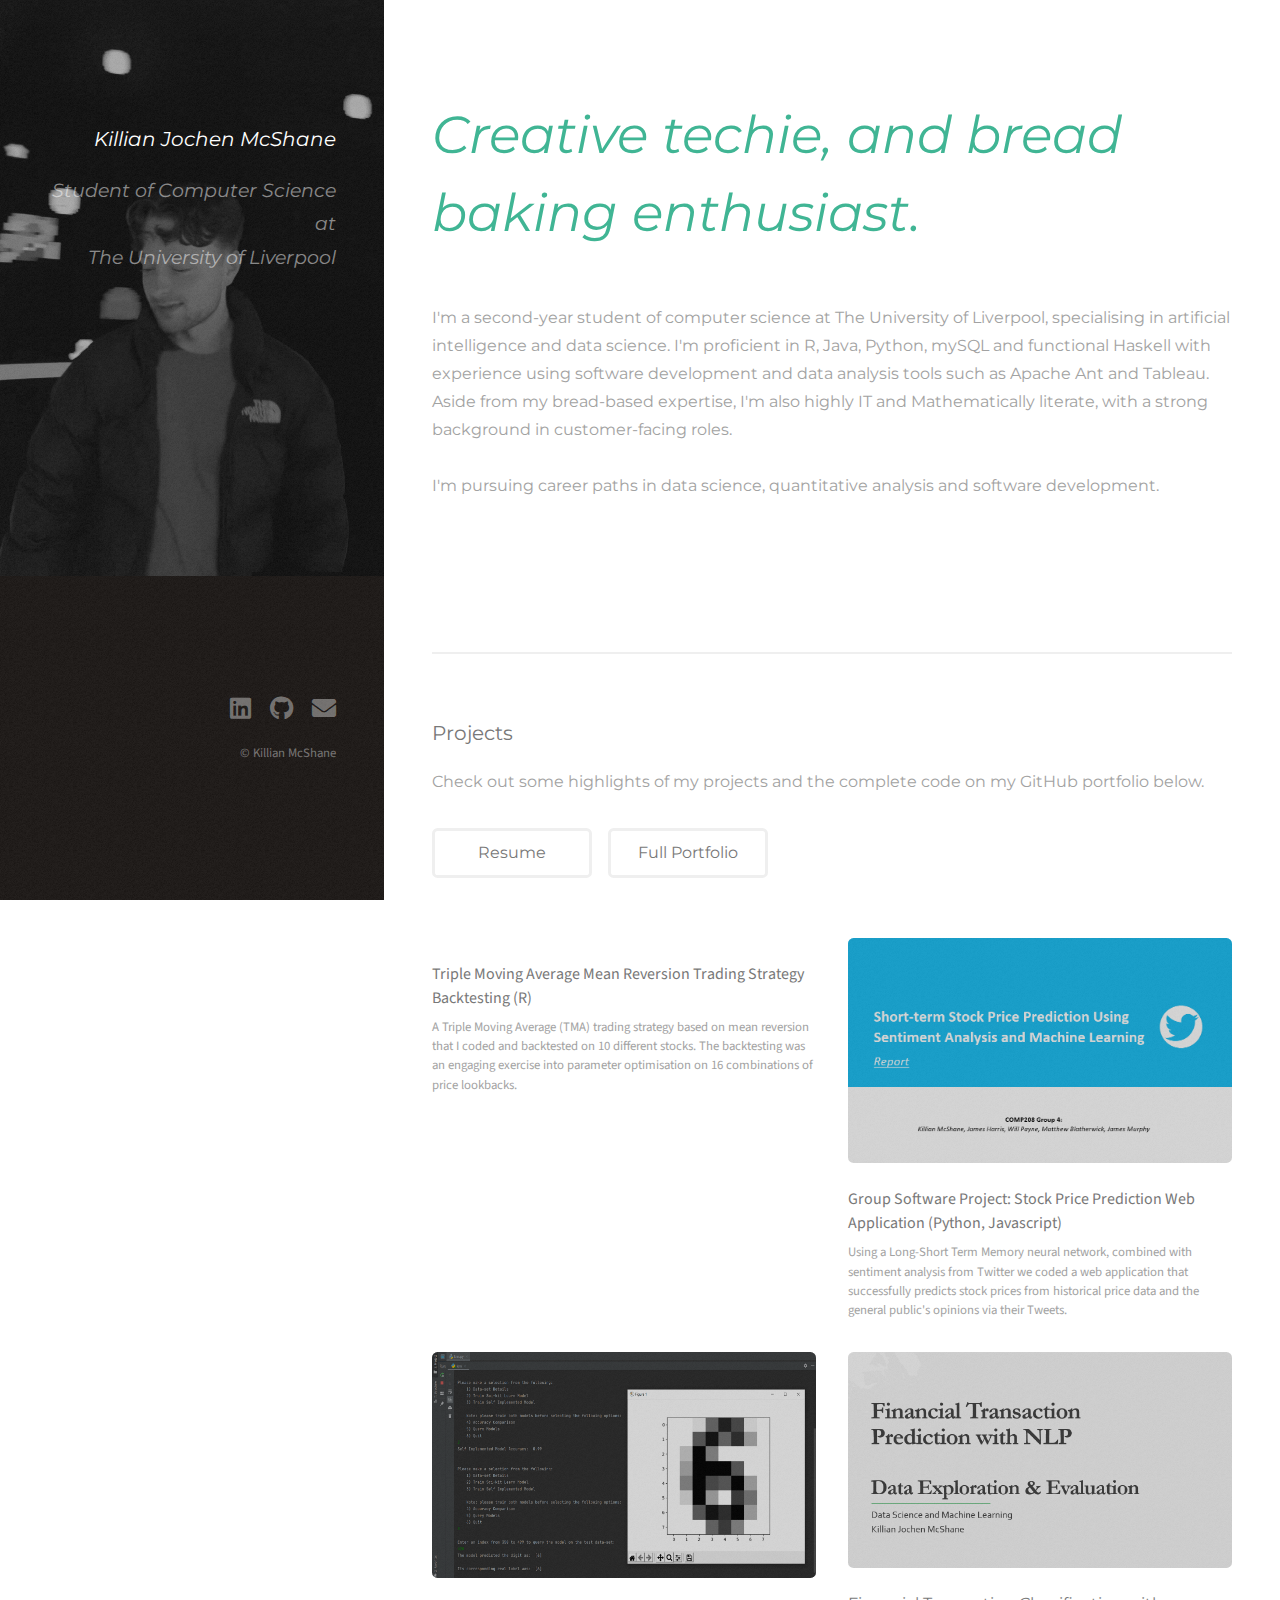
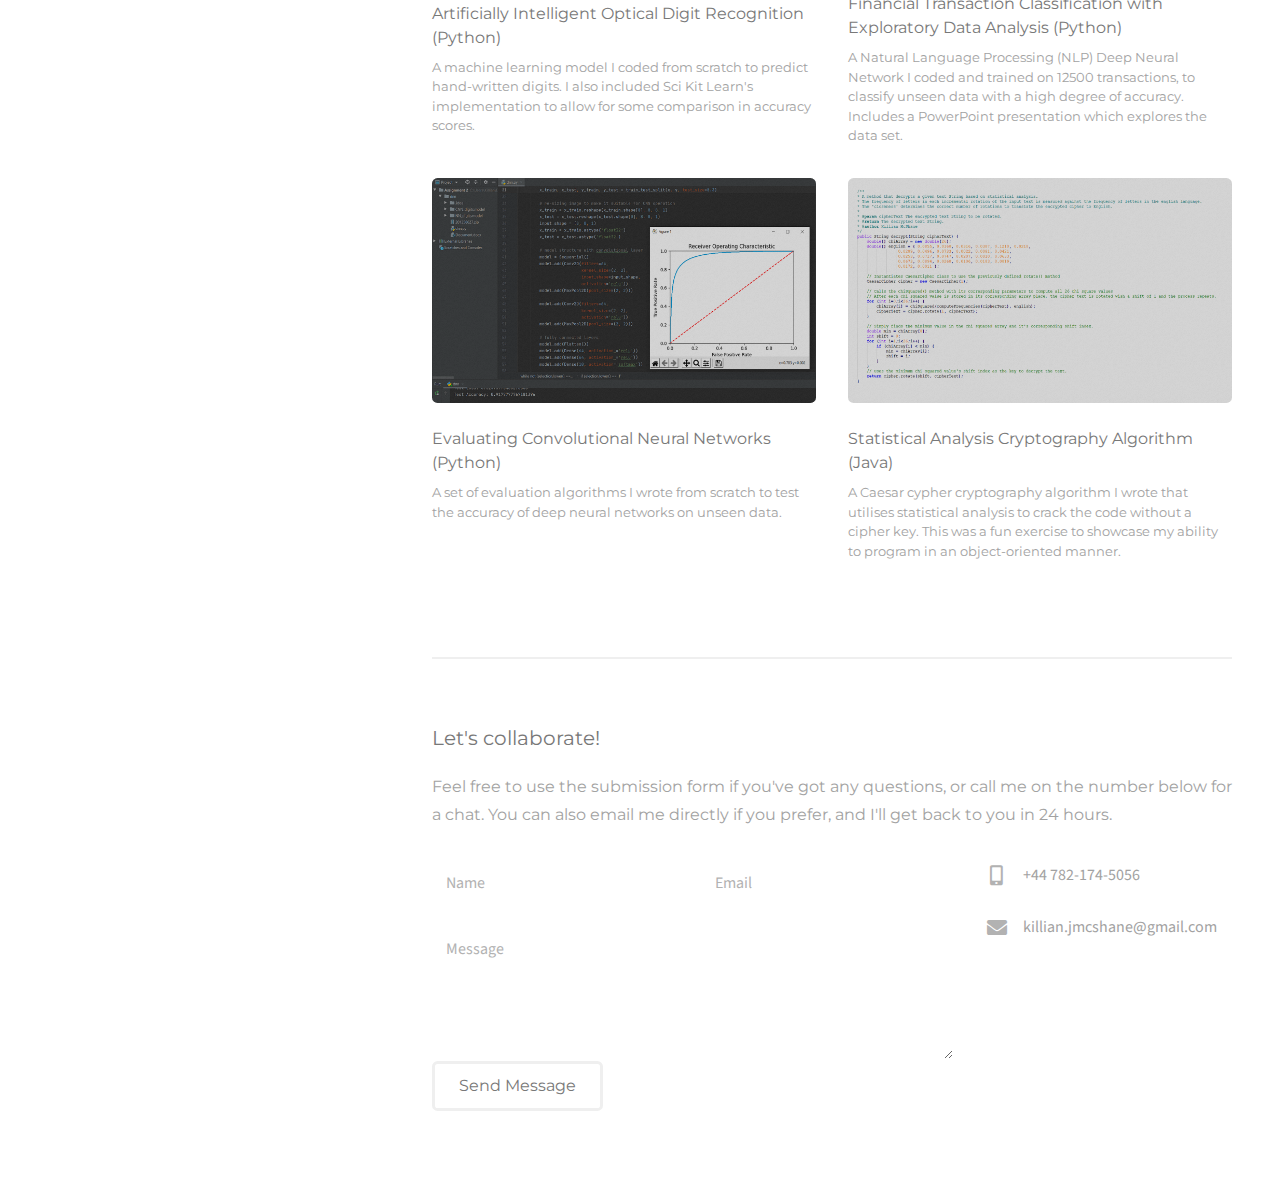
==== index.html @ e8843696 "Add files via upload" ====
<!DOCTYPE HTML>
<!--
	Strata by HTML5 UP
	html5up.net | @ajlkn
	Free for personal and commercial use under the CCA 3.0 license (html5up.net/license)
-->
<html>
	<head>
		<title>Killian McShane | Portfolio</title>
		<meta charset="utf-8" />
		<meta name="viewport" content="width=device-width, initial-scale=1, user-scalable=no" />
		<link rel="stylesheet" href="assets/css/main.css" />
		<link rel="preconnect" href="https://fonts.gstatic.com">
		<link href="https://fonts.googleapis.com/css2?family=Montserrat:ital,wght@1,200&display=swap" rel="stylesheet">
		<style>
			h6 {
				font-family: 'Montserrat', 'Century Gothic';
				font-style: italic;
			}
		</style>

	</head>
	<body class="is-preload">

		<!-- Header -->
			<header id="header">
				<div class="inner">

					<br />
					<!-- <a href="#" class="image avatar"><img src="images/avatar.jpeg" alt="" /></a>  -->
					<h6 style="font-size:20px;"><strong>Killian Jochen McShane</strong></h6>
						<h1 style="font-family:Montserrat;font-size:19px;font-style:italic;">Student of Computer Science at<br />
					The University of Liverpool</h1>
				</div>
			</header>

		<!-- Main -->
			<div id="main">

				<!-- One -->
					<section id="one">
						<header class="major">
							<h6 style="font-style:italic;color:#40B594">Creative techie, and bread <br />baking enthusiast. </h6>
						</header>
						<p style="font-family:Montserrat;font-size:16px;"> I'm a second-year student of computer science at The University of Liverpool, specialising in artificial intelligence and data science. 
							I'm proficient in R, Java, Python, mySQL and functional Haskell with experience using software development and data analysis tools such as Apache Ant and Tableau. Aside from my bread-based expertise, I'm also highly IT and Mathematically literate, 
							with a strong background in customer-facing roles. <br /><br/>I'm pursuing career paths in data science, quantitative analysis and software development.</p>
						<br />
						<br />
					</section>
				<!-- Two -->
					<section id="two">
						<h2 style="font-family:Montserrat;font-size:20px;">Projects</h2>
						<p style="font-family:Montserrat;font-size:16px;">Check out some highlights of my projects and the complete code on my GitHub portfolio below.<br></p>
						<nav>
						<ul class="actions">
							<li><a href="resume.html" class="button" style="font-family:Montserrat;font-size:16px;">Resume</a></li>
							<li><a href="https://github.com/killianmcshane" class="button" style="font-family:Montserrat;font-size:16px;">Full Portfolio</a></li>
						</ul>
						</nav>
						<br />
						<div class="row">
							<article class="col-6 col-12-xsmall work-item">
								<a href="images/fulls/05.gif" class="image fit thumb"><img src="images/thumbs/05.gif" alt="" /></a>
								<h3>Triple Moving Average Mean Reversion Trading Strategy Backtesting (R)</h3>
								<p>A Triple Moving Average (TMA) trading strategy based on mean reversion that I coded and backtested on 10 different stocks. The backtesting was an engaging exercise into parameter optimisation on 16 combinations of price lookbacks.</p>
							</article>
							<article class="col-6 col-12-xsmall work-item">
								<a href="images/fulls/06.gif" class="image fit thumb"><img src="images/thumbs/06.png" alt="" /></a>
								<h3>Group Software Project: Stock Price Prediction Web Application (Python, Javascript)</h3>
								<p>Using a Long-Short Term Memory neural network, combined with sentiment analysis from Twitter we coded a web application that successfully predicts stock prices from historical price data and the general public's opinions via their Tweets.</p>
							</article>
							<article class="col-6 col-12-xsmall work-item">
								<a href="images/fulls/01.png" class="image fit thumb"><img src="images/thumbs/01.png" alt="" /></a>
								<h3 style="font-family:Montserrat;font-size:16px;">Artificially Intelligent Optical Digit Recognition (Python)</h3>
								<p style="font-family:Montserrat;font-size:13px;">A machine learning model I coded from scratch to predict hand-written digits. I also included Sci Kit Learn's implementation to allow for some comparison in accuracy scores.</p>
							</article>
							<article class="col-6 col-12-xsmall work-item">
								<a href="images/fulls/02.gif" class="image fit thumb"><img src="images/thumbs/02.gif" alt="" /></a>
								<h3 style="font-family:Montserrat;font-size:16px;">Financial Transaction Classification with Exploratory Data Analysis (Python)</h3>
								<p style="font-family:Montserrat;font-size:13px;">A Natural Language Processing (NLP) Deep Neural Network I coded and trained on 12500 transactions, to classify unseen data with a high degree of accuracy. Includes a PowerPoint presentation which explores the data set.</p>
							</article>
							<article class="col-6 col-12-xsmall work-item">
								<a href="images/fulls/03.png" class="image fit thumb"><img src="images/thumbs/03.png" alt="" /></a>
								<h3 style="font-family:Montserrat;font-size:16px;">Evaluating Convolutional Neural Networks (Python)</h3>
								<p style="font-family:Montserrat;font-size:13px;">A set of evaluation algorithms I wrote from scratch to test the accuracy of deep neural networks on unseen data.</p>
							</article>
							<article class="col-6 col-12-xsmall work-item">
								<a href="images/fulls/02.png" class="image fit thumb"><img src="images/thumbs/02.png" alt="" /></a>
								<h3 style="font-family:Montserrat;font-size:16px;">Statistical Analysis Cryptography Algorithm (Java)</h3>
								<p style="font-family:Montserrat;font-size:13px;">A Caesar cypher cryptography algorithm I wrote that utilises statistical analysis to crack the code without a cipher key. This was a fun exercise to showcase my ability to program in an object-oriented manner.</p>
							</article>
						</div>


					</section>

				<!-- Three -->
				<section id="three">
					<h2 style="font-family:Montserrat;font-size:20px;">Let's collaborate!</h2>
					<p style="font-family:Montserrat;font-size:16px;">Feel free to use the submission form if you've got any questions, or call me on the number below for a chat. You can also email me directly if you prefer, and I'll get back to you in 24 hours.</p>
					<div class="row">
						<div class="col-8 col-12-small">
							<form action="https://smartforms.dev/submit/5fcfa9e5b81854118fd3ef87" method="POST">
								<div class="row gtr-uniform gtr-50">
									<div class="col-6 col-12-xsmall"><input type="text" name="name" id="name" placeholder="Name" /></div>
									<div class="col-6 col-12-xsmall"><input type="email" name="email" id="email" placeholder="Email" /></div>
									<div class="col-12"><textarea name="message" id="message" placeholder="Message" rows="4"></textarea></div>
								</div>
							<ul class="actions">
								<li><input type="submit" value="Send Message" style="font-family:Montserrat;font-size:16px;"/></li>
								<br/>
							</ul>
						</form>
						</div>
						<div class="col-4 col-12-small">
							<ul class="labeled-icons">
								<li>
									<h3 class="icon solid fa-mobile-alt"><span class="label">Phone</span></h3>
									+44 782-174-5056
								</li>
								<li>
									<h3 class="icon solid fa-envelope"><span class="label">Email</span></h3>
									<a href=""></a>killian.jmcshane@gmail.com</a>
								</li>
							</ul>
						</div>
					</div>
				</section>				
				<!-- Four -->
				<!--
					<section id="four">
						<h2>Elements</h2>

						<section>
							<h4>Text</h4>
							<p>This is <b>bold</b> and this is <strong>strong</strong>. This is <i>italic</i> and this is <em>emphasized</em>.
							This is <sup>superscript</sup> text and this is <sub>subscript</sub> text.
							This is <u>underlined</u> and this is code: <code>for (;;) { ... }</code>. Finally, <a href="#">this is a link</a>.</p>
							<hr />
							<header>
								<h4>Heading with a Subtitle</h4>
								<p>Lorem ipsum dolor sit amet nullam id egestas urna aliquam</p>
							</header>
							<p>Nunc lacinia ante nunc ac lobortis. Interdum adipiscing gravida odio porttitor sem non mi integer non faucibus ornare mi ut ante amet placerat aliquet. Volutpat eu sed ante lacinia sapien lorem accumsan varius montes viverra nibh in adipiscing blandit tempus accumsan.</p>
							<header>
								<h5>Heading with a Subtitle</h5>
								<p>Lorem ipsum dolor sit amet nullam id egestas urna aliquam</p>
							</header>
							<p>Nunc lacinia ante nunc ac lobortis. Interdum adipiscing gravida odio porttitor sem non mi integer non faucibus ornare mi ut ante amet placerat aliquet. Volutpat eu sed ante lacinia sapien lorem accumsan varius montes viverra nibh in adipiscing blandit tempus accumsan.</p>
							<hr />
							<h2>Heading Level 2</h2>
							<h3>Heading Level 3</h3>
							<h4>Heading Level 4</h4>
							<h5>Heading Level 5</h5>
							<h6>Heading Level 6</h6>
							<hr />
							<h5>Blockquote</h5>
							<blockquote>Fringilla nisl. Donec accumsan interdum nisi, quis tincidunt felis sagittis eget tempus euismod. Vestibulum ante ipsum primis in faucibus vestibulum. Blandit adipiscing eu felis iaculis volutpat ac adipiscing accumsan faucibus. Vestibulum ante ipsum primis in faucibus lorem ipsum dolor sit amet nullam adipiscing eu felis.</blockquote>
							<h5>Preformatted</h5>
							<pre><code>i = 0;

while (!deck.isInOrder()) {
print 'Iteration ' + i;
deck.shuffle();
i++;
}

print 'It took ' + i + ' iterations to sort the deck.';</code></pre>
						</section>

						<section>
							<h4>Lists</h4>
							<div class="row">
								<div class="col-6 col-12-xsmall">
									<h5>Unordered</h5>
									<ul>
										<li>Dolor pulvinar etiam magna etiam.</li>
										<li>Sagittis adipiscing lorem eleifend.</li>
										<li>Felis enim feugiat dolore viverra.</li>
									</ul>
									<h5>Alternate</h5>
									<ul class="alt">
										<li>Dolor pulvinar etiam magna etiam.</li>
										<li>Sagittis adipiscing lorem eleifend.</li>
										<li>Felis enim feugiat dolore viverra.</li>
									</ul>
								</div>
								<div class="col-6 col-12-xsmall">
									<h5>Ordered</h5>
									<ol>
										<li>Dolor pulvinar etiam magna etiam.</li>
										<li>Etiam vel felis at lorem sed viverra.</li>
										<li>Felis enim feugiat dolore viverra.</li>
										<li>Dolor pulvinar etiam magna etiam.</li>
										<li>Etiam vel felis at lorem sed viverra.</li>
										<li>Felis enim feugiat dolore viverra.</li>
									</ol>
									<h5>Icons</h5>
									<ul class="icons">
										<li><a href="#" class="icon brands fa-twitter"><span class="label">Twitter</span></a></li>
										<li><a href="#" class="icon brands fa-facebook-f"><span class="label">Facebook</span></a></li>
										<li><a href="#" class="icon brands fa-instagram"><span class="label">Instagram</span></a></li>
										<li><a href="#" class="icon brands fa-github"><span class="label">Github</span></a></li>
										<li><a href="#" class="icon brands fa-dribbble"><span class="label">Dribbble</span></a></li>
										<li><a href="#" class="icon brands fa-tumblr"><span class="label">Tumblr</span></a></li>
									</ul>
								</div>
							</div>
							<h5>Actions</h5>
							<ul class="actions">
								<li><a href="#" class="button primary">Default</a></li>
								<li><a href="#" class="button">Default</a></li>
							</ul>
							<ul class="actions small">
								<li><a href="#" class="button primary small">Small</a></li>
								<li><a href="#" class="button small">Small</a></li>
							</ul>
							<div class="row">
								<div class="col-6 col-12-small">
									<ul class="actions stacked">
										<li><a href="#" class="button primary">Default</a></li>
										<li><a href="#" class="button">Default</a></li>
									</ul>
								</div>
								<div class="col-6 col-12-small">
									<ul class="actions stacked">
										<li><a href="#" class="button primary small">Small</a></li>
										<li><a href="#" class="button small">Small</a></li>
									</ul>
								</div>
								<div class="col-6 col-12-small">
									<ul class="actions stacked">
										<li><a href="#" class="button primary fit">Default</a></li>
										<li><a href="#" class="button fit">Default</a></li>
									</ul>
								</div>
								<div class="col-6 col-12-small">
									<ul class="actions stacked">
										<li><a href="#" class="button primary small fit">Small</a></li>
										<li><a href="#" class="button small fit">Small</a></li>
									</ul>
								</div>
							</div>
						</section>

						<section>
							<h4>Table</h4>
							<h5>Default</h5>
							<div class="table-wrapper">
								<table>
									<thead>
										<tr>
											<th>Name</th>
											<th>Description</th>
											<th>Price</th>
										</tr>
									</thead>
									<tbody>
										<tr>
											<td>Item One</td>
											<td>Ante turpis integer aliquet porttitor.</td>
											<td>29.99</td>
										</tr>
										<tr>
											<td>Item Two</td>
											<td>Vis ac commodo adipiscing arcu aliquet.</td>
											<td>19.99</td>
										</tr>
										<tr>
											<td>Item Three</td>
											<td> Morbi faucibus arcu accumsan lorem.</td>
											<td>29.99</td>
										</tr>
										<tr>
											<td>Item Four</td>
											<td>Vitae integer tempus condimentum.</td>
											<td>19.99</td>
										</tr>
										<tr>
											<td>Item Five</td>
											<td>Ante turpis integer aliquet porttitor.</td>
											<td>29.99</td>
										</tr>
									</tbody>
									<tfoot>
										<tr>
											<td colspan="2"></td>
											<td>100.00</td>
										</tr>
									</tfoot>
								</table>
							</div>

							<h5>Alternate</h5>
							<div class="table-wrapper">
								<table class="alt">
									<thead>
										<tr>
											<th>Name</th>
											<th>Description</th>
											<th>Price</th>
										</tr>
									</thead>
									<tbody>
										<tr>
											<td>Item One</td>
											<td>Ante turpis integer aliquet porttitor.</td>
											<td>29.99</td>
										</tr>
										<tr>
											<td>Item Two</td>
											<td>Vis ac commodo adipiscing arcu aliquet.</td>
											<td>19.99</td>
										</tr>
										<tr>
											<td>Item Three</td>
											<td> Morbi faucibus arcu accumsan lorem.</td>
											<td>29.99</td>
										</tr>
										<tr>
											<td>Item Four</td>
											<td>Vitae integer tempus condimentum.</td>
											<td>19.99</td>
										</tr>
										<tr>
											<td>Item Five</td>
											<td>Ante turpis integer aliquet porttitor.</td>
											<td>29.99</td>
										</tr>
									</tbody>
									<tfoot>
										<tr>
											<td colspan="2"></td>
											<td>100.00</td>
										</tr>
									</tfoot>
								</table>
							</div>
						</section>
					
						<section>
							<h4>Buttons</h4>
							

							<ul class="actions">
								<li><a href="#" class="button primary">Primary</a></li>
								<li><a href="#" class="button">Default</a></li>
							</ul>
							<ul class="actions">
								<li><a href="#" class="button large">Large</a></li>
								<li><a href="#" class="button">Default</a></li>
								<li><a href="#" class="button small">Small</a></li>
							</ul>
							<ul class="actions fit">
								<li><a href="#" class="button primary fit">Fit</a></li>
								<li><a href="#" class="button fit">Fit</a></li>
							</ul>
							<ul class="actions fit small">
								<li><a href="#" class="button primary fit small">Fit + Small</a></li>
								<li><a href="#" class="button fit small">Fit + Small</a></li>
							</ul>
							<ul class="actions">
								<li><a href="#" class="button primary icon solid fa-download">Icon</a></li>
								<li><a href="#" class="button icon solid fa-download">Icon</a></li>
							</ul>
							<ul class="actions">
								<li><span class="button primary disabled">Primary</span></li>
								<li><span class="button disabled">Default</span></li>
							</ul>
						</section>
					
						<section>
							<h4>Form</h4>
							<form method="post" action="#">
								<div class="row gtr-uniform gtr-50">
									<div class="col-6 col-12-xsmall">
										<input type="text" name="demo-name" id="demo-name" value="" placeholder="Name" />
									</div>
									<div class="col-6 col-12-xsmall">
										<input type="email" name="demo-email" id="demo-email" value="" placeholder="Email" />
									</div>
									
									<div class="col-12">
										<select name="demo-category" id="demo-category">
											<option value="">- Category -</option>
											<option value="1">Manufacturing</option>
											<option value="1">Shipping</option>
											<option value="1">Administration</option>
											<option value="1">Human Resources</option>
										</select>
									</div>
									<div class="col-4 col-12-small">
										<input type="radio" id="demo-priority-low" name="demo-priority" checked>
										<label for="demo-priority-low">Low Priority</label>
									</div>
									<div class="col-4 col-12-small">
										<input type="radio" id="demo-priority-normal" name="demo-priority">
										<label for="demo-priority-normal">Normal Priority</label>
									</div>
									<div class="col-4 col-12-small">
										<input type="radio" id="demo-priority-high" name="demo-priority">
										<label for="demo-priority-high">High Priority</label>
									</div>
									<div class="col-6 col-12-small">
										<input type="checkbox" id="demo-copy" name="demo-copy">
										<label for="demo-copy">Email me a copy of this message</label>
									</div>
									<div class="col-6 col-12-small">
										<input type="checkbox" id="demo-human" name="demo-human" checked>
										<label for="demo-human">I am a human and not a robot</label>
									</div>
									
									<div class="col-12">
										<textarea name="demo-message" id="demo-message" placeholder="Enter your message" rows="6"></textarea>
									</div>
									
									<div class="col-12">
										<ul class="actions">
											<li><input type="submit" value="Send Message" class="primary" /></li>
											<li><input type="reset" value="Reset" /></li>
										</ul>
									</div>
								</div>
							</form>
						</section>
						
						<section>
							<h4>Image</h4>
							<h5>Fit</h5>
							<div class="box alt">
								<div class="row gtr-50 gtr-uniform">
									<div class="col-12"><span class="image fit"><img src="images/fulls/05.jpg" alt="" /></span></div>
									<div class="col-4"><span class="image fit"><img src="images/thumbs/01.jpg" alt="" /></span></div>
									<div class="col-4"><span class="image fit"><img src="images/thumbs/02.jpg" alt="" /></span></div>
									<div class="col-4"><span class="image fit"><img src="images/thumbs/03.jpg" alt="" /></span></div>
									<div class="col-4"><span class="image fit"><img src="images/thumbs/04.jpg" alt="" /></span></div>
									<div class="col-4"><span class="image fit"><img src="images/thumbs/05.jpg" alt="" /></span></div>
									<div class="col-4"><span class="image fit"><img src="images/thumbs/06.jpg" alt="" /></span></div>
									<div class="col-4"><span class="image fit"><img src="images/thumbs/03.jpg" alt="" /></span></div>
									<div class="col-4"><span class="image fit"><img src="images/thumbs/02.jpg" alt="" /></span></div>
									<div class="col-4"><span class="image fit"><img src="images/thumbs/01.jpg" alt="" /></span></div>
								</div>
							</div>
							<h5>Left &amp; Right</h5>
							<p><span class="image left"><img src="images/avatar.jpg" alt="" /></span>Fringilla nisl. Donec accumsan interdum nisi, quis tincidunt felis sagittis eget. tempus euismod. Vestibulum ante ipsum primis in faucibus vestibulum. Blandit adipiscing eu felis iaculis volutpat ac adipiscing accumsan eu faucibus. Integer ac pellentesque praesent tincidunt felis sagittis eget. tempus euismod. Vestibulum ante ipsum primis in faucibus vestibulum. Blandit adipiscing eu felis iaculis volutpat ac adipiscing accumsan eu faucibus. Integer ac pellentesque praesent. Donec accumsan interdum nisi, quis tincidunt felis sagittis eget. tempus euismod. Vestibulum ante ipsum primis in faucibus vestibulum. Blandit adipiscing eu felis iaculis volutpat ac adipiscing accumsan eu faucibus. Integer ac pellentesque praesent tincidunt felis sagittis eget. tempus euismod. Vestibulum ante ipsum primis in faucibus vestibulum. Blandit adipiscing eu felis iaculis volutpat ac adipiscing accumsan eu faucibus. Integer ac pellentesque praesent.</p>
							<p><span class="image right"><img src="images/avatar.jpg" alt="" /></span>Fringilla nisl. Donec accumsan interdum nisi, quis tincidunt felis sagittis eget. tempus euismod. Vestibulum ante ipsum primis in faucibus vestibulum. Blandit adipiscing eu felis iaculis volutpat ac adipiscing accumsan eu faucibus. Integer ac pellentesque praesent tincidunt felis sagittis eget. tempus euismod. Vestibulum ante ipsum primis in faucibus vestibulum. Blandit adipiscing eu felis iaculis volutpat ac adipiscing accumsan eu faucibus. Integer ac pellentesque praesent. Donec accumsan interdum nisi, quis tincidunt felis sagittis eget. tempus euismod. Vestibulum ante ipsum primis in faucibus vestibulum. Blandit adipiscing eu felis iaculis volutpat ac adipiscing accumsan eu faucibus. Integer ac pellentesque praesent tincidunt felis sagittis eget. tempus euismod. Vestibulum ante ipsum primis in faucibus vestibulum. Blandit adipiscing eu felis iaculis volutpat ac adipiscing accumsan eu faucibus. Integer ac pellentesque praesent.</p>
						</section>

					</section>
				-->

			</div>

		<!-- Footer -->
			<footer id="footer">
				<div class="inner">
					<ul class="icons">
						<li><a href="https://www.linkedin.com/in/killian-mcshane-1a71b3197/" class="icon brands fa-linkedin"><span class="label">linkedin</span></a></li>
						<li><a href="https://github.com/killianmcshane" class="icon brands fa-github"><span class="label">Github</span></a></li>
						<!--<li><a href="#" class="icon solid fa-mobile-alt"><span class="label">Phone</span></a></li>-->
						<li><a href="mailto:killian.jmcshane@gmail.com" class="icon solid fa-envelope"><span class="label">Email</span></a></li>
					</ul>
					<ul class="copyright">
						<li>&copy; Killian McShane</li>
					</ul>
				</div>
				<br />
				<br />
				<br />
			</footer>

		<!-- Scripts -->
		
			
			<script src="assets/js/jquery.min.js"></script>
			<script src="assets/js/jquery.poptrox.min.js"></script>		
			<script src="assets/js/browser.min.js"></script>
			<script src="assets/js/breakpoints.min.js"></script>
			<script src="assets/js/util.js"></script>
			<script src="assets/js/main.js"></script>
			<script type="text/javascript" src="assets/js/jquery.AntiScroll.min.js"></script> 
			<script type="text/javascript">$('nav a').antiScroll();</script>
			
			
	</body>
</html>
---- assets/css/main.css ----
@import url("fontawesome-all.min.css");
@import url("https://fonts.googleapis.com/css?family=Source+Sans+Pro:400,400italic");
@import url('https://fonts.googleapis.com/css2?family=Montserrat:ital,wght@0,400;1,300&display=swap');

/*
	Strata by HTML5 UP
	html5up.net | @ajlkn
	Free for personal and commercial use under the CCA 3.0 license (html5up.net/license)
*/

html, body, div, span, applet, object,
iframe, h1, h2, h3, h4, h5, h6, p, blockquote,
pre, a, abbr, acronym, address, big, cite,
code, del, dfn, em, img, ins, kbd, q, s, samp,
small, strike, strong, sub, sup, tt, var, b,
u, i, center, dl, dt, dd, ol, ul, li, fieldset,
form, label, legend, table, caption, tbody,
tfoot, thead, tr, th, td, article, aside,
canvas, details, embed, figure, figcaption,
footer, header, hgroup, menu, nav, output, ruby,
section, summary, time, mark, audio, video {
	margin: 0;
	padding: 0;
	border: 0;
	font-size: 100%;
	font: inherit;
	vertical-align: baseline;}

article, aside, details, figcaption, figure,
footer, header, hgroup, menu, nav, section {
	display: block;}

body {
	line-height: 1;
}

ol, ul {
	list-style: none;
}

blockquote, q {
	quotes: none;
}

	blockquote:before, blockquote:after, q:before, q:after {
		content: '';
		content: none;
	}

table {
	border-collapse: collapse;
	border-spacing: 0;
}

body {
	-webkit-text-size-adjust: none;
}

mark {
	background-color: transparent;
	color: inherit;
}

input::-moz-focus-inner {
	border: 0;
	padding: 0;
}

input, select, textarea {
	-moz-appearance: none;
	-webkit-appearance: none;
	-ms-appearance: none;
	appearance: none;
}

/* Basic */

	html {
		box-sizing: border-box;
	}

	*, *:before, *:after {
		box-sizing: inherit;
	}

	body {
		background: #fff;
	}

		body.is-preload *, body.is-preload *:before, body.is-preload *:after {
			-moz-animation: none !important;
			-webkit-animation: none !important;
			-ms-animation: none !important;
			animation: none !important;
			-moz-transition: none !important;
			-webkit-transition: none !important;
			-ms-transition: none !important;
			transition: none !important;
		}

	body, input, select, textarea {
		color: #a2a2a2;
		font-family: "Source Sans Pro", Helvetica, sans-serif;
		font-size: 16pt;
		font-weight: 400;
		line-height: 1.75em;
	}

	a {
		-moz-transition: color 0.2s ease-in-out, border-color 0.2s ease-in-out;
		-webkit-transition: color 0.2s ease-in-out, border-color 0.2s ease-in-out;
		-ms-transition: color 0.2s ease-in-out, border-color 0.2s ease-in-out;
		transition: color 0.2s ease-in-out, border-color 0.2s ease-in-out;
		border-bottom: dotted 1px;
		color: #49bf9d;
		text-decoration: none;
	}

		a:hover {
			border-bottom-color: transparent;
			color: #49bf9d !important;
			text-decoration: none;
		}

	strong, b {
		color: #787878;
		font-weight: 400;
	}

	em, i {
		font-style: italic;
	}

	p {
		margin: 0 0 2em 0;
	}

	h1, h2, h3, h4, h5, h6 {
		color: #787878;
		font-weight: 400;
		line-height: 1em;
		margin: 0 0 1em 0;
	}

		h1 a, h2 a, h3 a, h4 a, h5 a, h6 a {
			color: inherit;
			text-decoration: none;
		}

	h1 {
		font-size: 2em;
		line-height: 1.5em;
	}

	h2 {
		font-size: 1.5em;
		line-height: 1.5em;
	}

	h3 {
		font-size: 1.25em;
		line-height: 1.5em;
	}

	h4 {
		font-size: 1.1em;
		line-height: 1.5em;
	}

	h5 {
		font-size: 0.9em;
		line-height: 1.5em;
	}

	h6 {
		font-size: 3.25em;
		line-height: 1.5em;
	}

	sub {
		font-size: 0.8em;
		position: relative;
		top: 0.5em;
	}

	sup {
		font-size: 0.8em;
		position: relative;
		top: -0.5em;
	}

	hr {
		border: 0;
		border-bottom: solid 2px #efefef;
		margin: 2em 0;
	}

		hr.major {
			margin: 3em 0;
		}

	blockquote {
		border-left: solid 6px #efefef;
		font-style: italic;
		margin: 0 0 2em 0;
		padding: 0.5em 0 0.5em 1.5em;
	}

	code {
		background: #f7f7f7;
		border-radius: 0.35em;
		border: solid 2px #efefef;
		font-family: "Courier New", monospace;
		font-size: 0.9em;
		margin: 0 0.25em;
		padding: 0.25em 0.65em;
	}

	pre {
		-webkit-overflow-scrolling: touch;
		font-family: "Courier New", monospace;
		font-size: 0.9em;
		margin: 0 0 2em 0;
	}

		pre code {
			display: block;
			line-height: 1.75em;
			padding: 1em 1.5em;
			overflow-x: auto;
		}

	.align-left {
		text-align: left;
	}

	.align-center {
		text-align: center;
	}

	.align-right {
		text-align: right;
	}

/* Container */

	.container {
		margin: 0 auto;
		max-width: calc(100% - 4em);
		width: 100%;
	}

		.container.xsmall {
			width: 25%;
		}

		.container.small {
			width: 50%;
		}

		.container.medium {
			width: 75%;
		}

		.container.large {
			width: 125%;
		}

		.container.xlarge {
			width: 150%;
		}

		.container.max {
			width: 100%;
		}

		@media screen and (max-width: 980px) {

			.container {
				width: 100% !important;
				max-width: 100% !important;
			}

		}

		@media screen and (max-width: 480px) {

			.container {
				max-width: calc(100% - 3em);
			}

		}

/* Row */

	.row {
		display: flex;
		flex-wrap: wrap;
		box-sizing: border-box;
		align-items: stretch;
	}

		.row > * {
			box-sizing: border-box;
		}

		.row.gtr-uniform > * > :last-child {
			margin-bottom: 0;
		}

		.row.aln-left {
			justify-content: flex-start;
		}

		.row.aln-center {
			justify-content: center;
		}

		.row.aln-right {
			justify-content: flex-end;
		}

		.row.aln-top {
			align-items: flex-start;
		}

		.row.aln-middle {
			align-items: center;
		}

		.row.aln-bottom {
			align-items: flex-end;
		}

		.row > .imp {
			order: -1;
		}

		.row > .col-1 {
			width: 8.33333%;
		}

		.row > .off-1 {
			margin-left: 8.33333%;
		}

		.row > .col-2 {
			width: 16.66667%;
		}

		.row > .off-2 {
			margin-left: 16.66667%;
		}

		.row > .col-3 {
			width: 25%;
		}

		.row > .off-3 {
			margin-left: 25%;
		}

		.row > .col-4 {
			width: 33.33333%;
		}

		.row > .off-4 {
			margin-left: 33.33333%;
		}

		.row > .col-5 {
			width: 41.66667%;
		}

		.row > .off-5 {
			margin-left: 41.66667%;
		}

		.row > .col-6 {
			width: 50%;
		}

		.row > .off-6 {
			margin-left: 50%;
		}

		.row > .col-7 {
			width: 58.33333%;
		}

		.row > .off-7 {
			margin-left: 58.33333%;
		}

		.row > .col-8 {
			width: 66.66667%;
		}

		.row > .off-8 {
			margin-left: 66.66667%;
		}

		.row > .col-9 {
			width: 75%;
		}

		.row > .off-9 {
			margin-left: 75%;
		}

		.row > .col-10 {
			width: 83.33333%;
		}

		.row > .off-10 {
			margin-left: 83.33333%;
		}

		.row > .col-11 {
			width: 91.66667%;
		}

		.row > .off-11 {
			margin-left: 91.66667%;
		}

		.row > .col-12 {
			width: 100%;
		}

		.row > .off-12 {
			margin-left: 100%;
		}

		.row.gtr-0 {
			margin-top: 0;
			margin-left: 0em;
		}

			.row.gtr-0 > * {
				padding: 0 0 0 0em;
			}

			.row.gtr-0.gtr-uniform {
				margin-top: 0em;
			}

				.row.gtr-0.gtr-uniform > * {
					padding-top: 0em;
				}

		.row.gtr-25 {
			margin-top: 0;
			margin-left: -0.625em;
		}

			.row.gtr-25 > * {
				padding: 0 0 0 0.625em;
			}

			.row.gtr-25.gtr-uniform {
				margin-top: -0.625em;
			}

				.row.gtr-25.gtr-uniform > * {
					padding-top: 0.625em;
				}

		.row.gtr-50 {
			margin-top: 0;
			margin-left: -1.25em;
		}

			.row.gtr-50 > * {
				padding: 0 0 0 1.25em;
			}

			.row.gtr-50.gtr-uniform {
				margin-top: -1.25em;
			}

				.row.gtr-50.gtr-uniform > * {
					padding-top: 1.25em;
				}

		.row {
			margin-top: 0;
			margin-left: -2.5em;
		}

			.row > * {
				padding: 0 0 0 2.5em;
			}

			.row.gtr-uniform {
				margin-top: -2.5em;
			}

				.row.gtr-uniform > * {
					padding-top: 2.5em;
				}

		.row.gtr-150 {
			margin-top: 0;
			margin-left: -3.75em;
		}

			.row.gtr-150 > * {
				padding: 0 0 0 3.75em;
			}

			.row.gtr-150.gtr-uniform {
				margin-top: -3.75em;
			}

				.row.gtr-150.gtr-uniform > * {
					padding-top: 3.75em;
				}

		.row.gtr-200 {
			margin-top: 0;
			margin-left: -5em;
		}

			.row.gtr-200 > * {
				padding: 0 0 0 5em;
			}

			.row.gtr-200.gtr-uniform {
				margin-top: -5em;
			}

				.row.gtr-200.gtr-uniform > * {
					padding-top: 5em;
				}

		@media screen and (max-width: 1800px) {

			.row {
				display: flex;
				flex-wrap: wrap;
				box-sizing: border-box;
				align-items: stretch;
			}

				.row > * {
					box-sizing: border-box;
				}

				.row.gtr-uniform > * > :last-child {
					margin-bottom: 0;
				}

				.row.aln-left {
					justify-content: flex-start;
				}

				.row.aln-center {
					justify-content: center;
				}

				.row.aln-right {
					justify-content: flex-end;
				}

				.row.aln-top {
					align-items: flex-start;
				}

				.row.aln-middle {
					align-items: center;
				}

				.row.aln-bottom {
					align-items: flex-end;
				}

				.row > .imp-xlarge {
					order: -1;
				}

				.row > .col-1-xlarge {
					width: 8.33333%;
				}

				.row > .off-1-xlarge {
					margin-left: 8.33333%;
				}

				.row > .col-2-xlarge {
					width: 16.66667%;
				}

				.row > .off-2-xlarge {
					margin-left: 16.66667%;
				}

				.row > .col-3-xlarge {
					width: 25%;
				}

				.row > .off-3-xlarge {
					margin-left: 25%;
				}

				.row > .col-4-xlarge {
					width: 33.33333%;
				}

				.row > .off-4-xlarge {
					margin-left: 33.33333%;
				}

				.row > .col-5-xlarge {
					width: 41.66667%;
				}

				.row > .off-5-xlarge {
					margin-left: 41.66667%;
				}

				.row > .col-6-xlarge {
					width: 50%;
				}

				.row > .off-6-xlarge {
					margin-left: 50%;
				}

				.row > .col-7-xlarge {
					width: 58.33333%;
				}

				.row > .off-7-xlarge {
					margin-left: 58.33333%;
				}

				.row > .col-8-xlarge {
					width: 66.66667%;
				}

				.row > .off-8-xlarge {
					margin-left: 66.66667%;
				}

				.row > .col-9-xlarge {
					width: 75%;
				}

				.row > .off-9-xlarge {
					margin-left: 75%;
				}

				.row > .col-10-xlarge {
					width: 83.33333%;
				}

				.row > .off-10-xlarge {
					margin-left: 83.33333%;
				}

				.row > .col-11-xlarge {
					width: 91.66667%;
				}

				.row > .off-11-xlarge {
					margin-left: 91.66667%;
				}

				.row > .col-12-xlarge {
					width: 100%;
				}

				.row > .off-12-xlarge {
					margin-left: 100%;
				}

				.row.gtr-0 {
					margin-top: 0;
					margin-left: 0em;
				}

					.row.gtr-0 > * {
						padding: 0 0 0 0em;
					}

					.row.gtr-0.gtr-uniform {
						margin-top: 0em;
					}

						.row.gtr-0.gtr-uniform > * {
							padding-top: 0em;
						}

				.row.gtr-25 {
					margin-top: 0;
					margin-left: -0.625em;
				}

					.row.gtr-25 > * {
						padding: 0 0 0 0.625em;
					}

					.row.gtr-25.gtr-uniform {
						margin-top: -0.625em;
					}

						.row.gtr-25.gtr-uniform > * {
							padding-top: 0.625em;
						}

				.row.gtr-50 {
					margin-top: 0;
					margin-left: -1.25em;
				}

					.row.gtr-50 > * {
						padding: 0 0 0 1.25em;
					}

					.row.gtr-50.gtr-uniform {
						margin-top: -1.25em;
					}

						.row.gtr-50.gtr-uniform > * {
							padding-top: 1.25em;
						}

				.row {
					margin-top: 0;
					margin-left: -2.5em;
				}

					.row > * {
						padding: 0 0 0 2.5em;
					}

					.row.gtr-uniform {
						margin-top: -2.5em;
					}

						.row.gtr-uniform > * {
							padding-top: 2.5em;
						}

				.row.gtr-150 {
					margin-top: 0;
					margin-left: -3.75em;
				}

					.row.gtr-150 > * {
						padding: 0 0 0 3.75em;
					}

					.row.gtr-150.gtr-uniform {
						margin-top: -3.75em;
					}

						.row.gtr-150.gtr-uniform > * {
							padding-top: 3.75em;
						}

				.row.gtr-200 {
					margin-top: 0;
					margin-left: -5em;
				}

					.row.gtr-200 > * {
						padding: 0 0 0 5em;
					}

					.row.gtr-200.gtr-uniform {
						margin-top: -5em;
					}

						.row.gtr-200.gtr-uniform > * {
							padding-top: 5em;
						}

		}

		@media screen and (max-width: 1280px) {

			.row {
				display: flex;
				flex-wrap: wrap;
				box-sizing: border-box;
				align-items: stretch;
			}

				.row > * {
					box-sizing: border-box;
				}

				.row.gtr-uniform > * > :last-child {
					margin-bottom: 0;
				}

				.row.aln-left {
					justify-content: flex-start;
				}

				.row.aln-center {
					justify-content: center;
				}

				.row.aln-right {
					justify-content: flex-end;
				}

				.row.aln-top {
					align-items: flex-start;
				}

				.row.aln-middle {
					align-items: center;
				}

				.row.aln-bottom {
					align-items: flex-end;
				}

				.row > .imp-large {
					order: -1;
				}

				.row > .col-1-large {
					width: 8.33333%;
				}

				.row > .off-1-large {
					margin-left: 8.33333%;
				}

				.row > .col-2-large {
					width: 16.66667%;
				}

				.row > .off-2-large {
					margin-left: 16.66667%;
				}

				.row > .col-3-large {
					width: 25%;
				}

				.row > .off-3-large {
					margin-left: 25%;
				}

				.row > .col-4-large {
					width: 33.33333%;
				}

				.row > .off-4-large {
					margin-left: 33.33333%;
				}

				.row > .col-5-large {
					width: 41.66667%;
				}

				.row > .off-5-large {
					margin-left: 41.66667%;
				}

				.row > .col-6-large {
					width: 50%;
				}

				.row > .off-6-large {
					margin-left: 50%;
				}

				.row > .col-7-large {
					width: 58.33333%;
				}

				.row > .off-7-large {
					margin-left: 58.33333%;
				}

				.row > .col-8-large {
					width: 66.66667%;
				}

				.row > .off-8-large {
					margin-left: 66.66667%;
				}

				.row > .col-9-large {
					width: 75%;
				}

				.row > .off-9-large {
					margin-left: 75%;
				}

				.row > .col-10-large {
					width: 83.33333%;
				}

				.row > .off-10-large {
					margin-left: 83.33333%;
				}

				.row > .col-11-large {
					width: 91.66667%;
				}

				.row > .off-11-large {
					margin-left: 91.66667%;
				}

				.row > .col-12-large {
					width: 100%;
				}

				.row > .off-12-large {
					margin-left: 100%;
				}

				.row.gtr-0 {
					margin-top: 0;
					margin-left: 0em;
				}

					.row.gtr-0 > * {
						padding: 0 0 0 0em;
					}

					.row.gtr-0.gtr-uniform {
						margin-top: 0em;
					}

						.row.gtr-0.gtr-uniform > * {
							padding-top: 0em;
						}

				.row.gtr-25 {
					margin-top: 0;
					margin-left: -0.5em;
				}

					.row.gtr-25 > * {
						padding: 0 0 0 0.5em;
					}

					.row.gtr-25.gtr-uniform {
						margin-top: -0.5em;
					}

						.row.gtr-25.gtr-uniform > * {
							padding-top: 0.5em;
						}

				.row.gtr-50 {
					margin-top: 0;
					margin-left: -1em;
				}

					.row.gtr-50 > * {
						padding: 0 0 0 1em;
					}

					.row.gtr-50.gtr-uniform {
						margin-top: -1em;
					}

						.row.gtr-50.gtr-uniform > * {
							padding-top: 1em;
						}

				.row {
					margin-top: 0;
					margin-left: -2em;
				}

					.row > * {
						padding: 0 0 0 2em;
					}

					.row.gtr-uniform {
						margin-top: -2em;
					}

						.row.gtr-uniform > * {
							padding-top: 2em;
						}

				.row.gtr-150 {
					margin-top: 0;
					margin-left: -3em;
				}

					.row.gtr-150 > * {
						padding: 0 0 0 3em;
					}

					.row.gtr-150.gtr-uniform {
						margin-top: -3em;
					}

						.row.gtr-150.gtr-uniform > * {
							padding-top: 3em;
						}

				.row.gtr-200 {
					margin-top: 0;
					margin-left: -4em;
				}

					.row.gtr-200 > * {
						padding: 0 0 0 4em;
					}

					.row.gtr-200.gtr-uniform {
						margin-top: -4em;
					}

						.row.gtr-200.gtr-uniform > * {
							padding-top: 4em;
						}

		}

		@media screen and (max-width: 980px) {

			.row {
				display: flex;
				flex-wrap: wrap;
				box-sizing: border-box;
				align-items: stretch;
			}

				.row > * {
					box-sizing: border-box;
				}

				.row.gtr-uniform > * > :last-child {
					margin-bottom: 0;
				}

				.row.aln-left {
					justify-content: flex-start;
				}

				.row.aln-center {
					justify-content: center;
				}

				.row.aln-right {
					justify-content: flex-end;
				}

				.row.aln-top {
					align-items: flex-start;
				}

				.row.aln-middle {
					align-items: center;
				}

				.row.aln-bottom {
					align-items: flex-end;
				}

				.row > .imp-medium {
					order: -1;
				}

				.row > .col-1-medium {
					width: 8.33333%;
				}

				.row > .off-1-medium {
					margin-left: 8.33333%;
				}

				.row > .col-2-medium {
					width: 16.66667%;
				}

				.row > .off-2-medium {
					margin-left: 16.66667%;
				}

				.row > .col-3-medium {
					width: 25%;
				}

				.row > .off-3-medium {
					margin-left: 25%;
				}

				.row > .col-4-medium {
					width: 33.33333%;
				}

				.row > .off-4-medium {
					margin-left: 33.33333%;
				}

				.row > .col-5-medium {
					width: 41.66667%;
				}

				.row > .off-5-medium {
					margin-left: 41.66667%;
				}

				.row > .col-6-medium {
					width: 50%;
				}

				.row > .off-6-medium {
					margin-left: 50%;
				}

				.row > .col-7-medium {
					width: 58.33333%;
				}

				.row > .off-7-medium {
					margin-left: 58.33333%;
				}

				.row > .col-8-medium {
					width: 66.66667%;
				}

				.row > .off-8-medium {
					margin-left: 66.66667%;
				}

				.row > .col-9-medium {
					width: 75%;
				}

				.row > .off-9-medium {
					margin-left: 75%;
				}

				.row > .col-10-medium {
					width: 83.33333%;
				}

				.row > .off-10-medium {
					margin-left: 83.33333%;
				}

				.row > .col-11-medium {
					width: 91.66667%;
				}

				.row > .off-11-medium {
					margin-left: 91.66667%;
				}

				.row > .col-12-medium {
					width: 100%;
				}

				.row > .off-12-medium {
					margin-left: 100%;
				}

				.row.gtr-0 {
					margin-top: 0;
					margin-left: 0em;
				}

					.row.gtr-0 > * {
						padding: 0 0 0 0em;
					}

					.row.gtr-0.gtr-uniform {
						margin-top: 0em;
					}

						.row.gtr-0.gtr-uniform > * {
							padding-top: 0em;
						}

				.row.gtr-25 {
					margin-top: 0;
					margin-left: -0.5em;
				}

					.row.gtr-25 > * {
						padding: 0 0 0 0.5em;
					}

					.row.gtr-25.gtr-uniform {
						margin-top: -0.5em;
					}

						.row.gtr-25.gtr-uniform > * {
							padding-top: 0.5em;
						}

				.row.gtr-50 {
					margin-top: 0;
					margin-left: -1em;
				}

					.row.gtr-50 > * {
						padding: 0 0 0 1em;
					}

					.row.gtr-50.gtr-uniform {
						margin-top: -1em;
					}

						.row.gtr-50.gtr-uniform > * {
							padding-top: 1em;
						}

				.row {
					margin-top: 0;
					margin-left: -2em;
				}

					.row > * {
						padding: 0 0 0 2em;
					}

					.row.gtr-uniform {
						margin-top: -2em;
					}

						.row.gtr-uniform > * {
							padding-top: 2em;
						}

				.row.gtr-150 {
					margin-top: 0;
					margin-left: -3em;
				}

					.row.gtr-150 > * {
						padding: 0 0 0 3em;
					}

					.row.gtr-150.gtr-uniform {
						margin-top: -3em;
					}

						.row.gtr-150.gtr-uniform > * {
							padding-top: 3em;
						}

				.row.gtr-200 {
					margin-top: 0;
					margin-left: -4em;
				}

					.row.gtr-200 > * {
						padding: 0 0 0 4em;
					}

					.row.gtr-200.gtr-uniform {
						margin-top: -4em;
					}

						.row.gtr-200.gtr-uniform > * {
							padding-top: 4em;
						}

		}

		@media screen and (max-width: 736px) {

			.row {
				display: flex;
				flex-wrap: wrap;
				box-sizing: border-box;
				align-items: stretch;
			}

				.row > * {
					box-sizing: border-box;
				}

				.row.gtr-uniform > * > :last-child {
					margin-bottom: 0;
				}

				.row.aln-left {
					justify-content: flex-start;
				}

				.row.aln-center {
					justify-content: center;
				}

				.row.aln-right {
					justify-content: flex-end;
				}

				.row.aln-top {
					align-items: flex-start;
				}

				.row.aln-middle {
					align-items: center;
				}

				.row.aln-bottom {
					align-items: flex-end;
				}

				.row > .imp-small {
					order: -1;
				}

				.row > .col-1-small {
					width: 8.33333%;
				}

				.row > .off-1-small {
					margin-left: 8.33333%;
				}

				.row > .col-2-small {
					width: 16.66667%;
				}

				.row > .off-2-small {
					margin-left: 16.66667%;
				}

				.row > .col-3-small {
					width: 25%;
				}

				.row > .off-3-small {
					margin-left: 25%;
				}

				.row > .col-4-small {
					width: 33.33333%;
				}

				.row > .off-4-small {
					margin-left: 33.33333%;
				}

				.row > .col-5-small {
					width: 41.66667%;
				}

				.row > .off-5-small {
					margin-left: 41.66667%;
				}

				.row > .col-6-small {
					width: 50%;
				}

				.row > .off-6-small {
					margin-left: 50%;
				}

				.row > .col-7-small {
					width: 58.33333%;
				}

				.row > .off-7-small {
					margin-left: 58.33333%;
				}

				.row > .col-8-small {
					width: 66.66667%;
				}

				.row > .off-8-small {
					margin-left: 66.66667%;
				}

				.row > .col-9-small {
					width: 75%;
				}

				.row > .off-9-small {
					margin-left: 75%;
				}

				.row > .col-10-small {
					width: 83.33333%;
				}

				.row > .off-10-small {
					margin-left: 83.33333%;
				}

				.row > .col-11-small {
					width: 91.66667%;
				}

				.row > .off-11-small {
					margin-left: 91.66667%;
				}

				.row > .col-12-small {
					width: 100%;
				}

				.row > .off-12-small {
					margin-left: 100%;
				}

				.row.gtr-0 {
					margin-top: 0;
					margin-left: 0em;
				}

					.row.gtr-0 > * {
						padding: 0 0 0 0em;
					}

					.row.gtr-0.gtr-uniform {
						margin-top: 0em;
					}

						.row.gtr-0.gtr-uniform > * {
							padding-top: 0em;
						}

				.row.gtr-25 {
					margin-top: 0;
					margin-left: -0.375em;
				}

					.row.gtr-25 > * {
						padding: 0 0 0 0.375em;
					}

					.row.gtr-25.gtr-uniform {
						margin-top: -0.375em;
					}

						.row.gtr-25.gtr-uniform > * {
							padding-top: 0.375em;
						}

				.row.gtr-50 {
					margin-top: 0;
					margin-left: -0.75em;
				}

					.row.gtr-50 > * {
						padding: 0 0 0 0.75em;
					}

					.row.gtr-50.gtr-uniform {
						margin-top: -0.75em;
					}

						.row.gtr-50.gtr-uniform > * {
							padding-top: 0.75em;
						}

				.row {
					margin-top: 0;
					margin-left: -1.5em;
				}

					.row > * {
						padding: 0 0 0 1.5em;
					}

					.row.gtr-uniform {
						margin-top: -1.5em;
					}

						.row.gtr-uniform > * {
							padding-top: 1.5em;
						}

				.row.gtr-150 {
					margin-top: 0;
					margin-left: -2.25em;
				}

					.row.gtr-150 > * {
						padding: 0 0 0 2.25em;
					}

					.row.gtr-150.gtr-uniform {
						margin-top: -2.25em;
					}

						.row.gtr-150.gtr-uniform > * {
							padding-top: 2.25em;
						}

				.row.gtr-200 {
					margin-top: 0;
					margin-left: -3em;
				}

					.row.gtr-200 > * {
						padding: 0 0 0 3em;
					}

					.row.gtr-200.gtr-uniform {
						margin-top: -3em;
					}

						.row.gtr-200.gtr-uniform > * {
							padding-top: 3em;
						}

		}

		@media screen and (max-width: 480px) {

			.row {
				display: flex;
				flex-wrap: wrap;
				box-sizing: border-box;
				align-items: stretch;
			}

				.row > * {
					box-sizing: border-box;
				}

				.row.gtr-uniform > * > :last-child {
					margin-bottom: 0;
				}

				.row.aln-left {
					justify-content: flex-start;
				}

				.row.aln-center {
					justify-content: center;
				}

				.row.aln-right {
					justify-content: flex-end;
				}

				.row.aln-top {
					align-items: flex-start;
				}

				.row.aln-middle {
					align-items: center;
				}

				.row.aln-bottom {
					align-items: flex-end;
				}

				.row > .imp-xsmall {
					order: -1;
				}

				.row > .col-1-xsmall {
					width: 8.33333%;
				}

				.row > .off-1-xsmall {
					margin-left: 8.33333%;
				}

				.row > .col-2-xsmall {
					width: 16.66667%;
				}

				.row > .off-2-xsmall {
					margin-left: 16.66667%;
				}

				.row > .col-3-xsmall {
					width: 25%;
				}

				.row > .off-3-xsmall {
					margin-left: 25%;
				}

				.row > .col-4-xsmall {
					width: 33.33333%;
				}

				.row > .off-4-xsmall {
					margin-left: 33.33333%;
				}

				.row > .col-5-xsmall {
					width: 41.66667%;
				}

				.row > .off-5-xsmall {
					margin-left: 41.66667%;
				}

				.row > .col-6-xsmall {
					width: 50%;
				}

				.row > .off-6-xsmall {
					margin-left: 50%;
				}

				.row > .col-7-xsmall {
					width: 58.33333%;
				}

				.row > .off-7-xsmall {
					margin-left: 58.33333%;
				}

				.row > .col-8-xsmall {
					width: 66.66667%;
				}

				.row > .off-8-xsmall {
					margin-left: 66.66667%;
				}

				.row > .col-9-xsmall {
					width: 75%;
				}

				.row > .off-9-xsmall {
					margin-left: 75%;
				}

				.row > .col-10-xsmall {
					width: 83.33333%;
				}

				.row > .off-10-xsmall {
					margin-left: 83.33333%;
				}

				.row > .col-11-xsmall {
					width: 91.66667%;
				}

				.row > .off-11-xsmall {
					margin-left: 91.66667%;
				}

				.row > .col-12-xsmall {
					width: 100%;
				}

				.row > .off-12-xsmall {
					margin-left: 100%;
				}

				.row.gtr-0 {
					margin-top: 0;
					margin-left: 0em;
				}

					.row.gtr-0 > * {
						padding: 0 0 0 0em;
					}

					.row.gtr-0.gtr-uniform {
						margin-top: 0em;
					}

						.row.gtr-0.gtr-uniform > * {
							padding-top: 0em;
						}

				.row.gtr-25 {
					margin-top: 0;
					margin-left: -0.375em;
				}

					.row.gtr-25 > * {
						padding: 0 0 0 0.375em;
					}

					.row.gtr-25.gtr-uniform {
						margin-top: -0.375em;
					}

						.row.gtr-25.gtr-uniform > * {
							padding-top: 0.375em;
						}

				.row.gtr-50 {
					margin-top: 0;
					margin-left: -0.75em;
				}

					.row.gtr-50 > * {
						padding: 0 0 0 0.75em;
					}

					.row.gtr-50.gtr-uniform {
						margin-top: -0.75em;
					}

						.row.gtr-50.gtr-uniform > * {
							padding-top: 0.75em;
						}

				.row {
					margin-top: 0;
					margin-left: -1.5em;
				}

					.row > * {
						padding: 0 0 0 1.5em;
					}

					.row.gtr-uniform {
						margin-top: -1.5em;
					}

						.row.gtr-uniform > * {
							padding-top: 1.5em;
						}

				.row.gtr-150 {
					margin-top: 0;
					margin-left: -2.25em;
				}

					.row.gtr-150 > * {
						padding: 0 0 0 2.25em;
					}

					.row.gtr-150.gtr-uniform {
						margin-top: -2.25em;
					}

						.row.gtr-150.gtr-uniform > * {
							padding-top: 2.25em;
						}

				.row.gtr-200 {
					margin-top: 0;
					margin-left: -3em;
				}

					.row.gtr-200 > * {
						padding: 0 0 0 3em;
					}

					.row.gtr-200.gtr-uniform {
						margin-top: -3em;
					}

						.row.gtr-200.gtr-uniform > * {
							padding-top: 3em;
						}

		}

/* Section/Article */

	section.special, article.special {
		text-align: center;
	}

	header p {
		color: #b2b2b2;
		position: relative;
		margin: 0 0 1.5em 0;
	}

	header h2 + p {
		font-size: 1.25em;
		margin-top: -1em;
		line-height: 1.5em;
	}

	header h3 + p {
		font-size: 1.1em;
		margin-top: -0.8em;
		line-height: 1.5em;
	}

	header h4 + p,
	header h5 + p,
	header h6 + p {
		font-size: 0.9em;
		margin-top: -0.6em;
		line-height: 1.5em;
	}

	header.major h2 {
		font-size: 2em;
	}

/* Form */

	form {
		margin: 0 0 2em 0;
	}

	label {
		color: #787878;
		display: block;
		font-size: 0.9em;
		font-weight: 400;
		margin: 0 0 1em 0;
	}

	input[type="text"],
	input[type="password"],
	input[type="email"],
	select,
	textarea {
		-moz-appearance: none;
		-webkit-appearance: none;
		-ms-appearance: none;
		appearance: none;h2

		background: #f7f7f7;
		border-radius: 0.35em;
		border: solid 2px transparent;
		color: inherit;
		display: block;
		outline: 0;
		padding: 0 0.75em;
		text-decoration: none;
		width: 100%;
	}

		input[type="text"]:invalid,
		input[type="password"]:invalid,
		input[type="email"]:invalid,
		select:invalid,
		textarea:invalid {
			box-shadow: none;
		}

		input[type="text"]:focus,
		input[type="password"]:focus,
		input[type="email"]:focus,
		select:focus,
		textarea:focus {
			border-color: #49bf9d;
		}

	select {
		background-image: url("data:image/svg+xml;charset=utf8,%3Csvg xmlns='http://www.w3.org/2000/svg' width='40' height='40' preserveAspectRatio='none' viewBox='0 0 40 40'%3E%3Cpath d='M9.4,12.3l10.4,10.4l10.4-10.4c0.2-0.2,0.5-0.4,0.9-0.4c0.3,0,0.6,0.1,0.9,0.4l3.3,3.3c0.2,0.2,0.4,0.5,0.4,0.9 c0,0.4-0.1,0.6-0.4,0.9L20.7,31.9c-0.2,0.2-0.5,0.4-0.9,0.4c-0.3,0-0.6-0.1-0.9-0.4L4.3,17.3c-0.2-0.2-0.4-0.5-0.4-0.9 c0-0.4,0.1-0.6,0.4-0.9l3.3-3.3c0.2-0.2,0.5-0.4,0.9-0.4S9.1,12.1,9.4,12.3z' fill='%23dfdfdf' /%3E%3C/svg%3E");
		background-size: 1.25rem;
		background-repeat: no-repeat;
		background-position: calc(100% - 1rem) center;
		height: 2.75em;
		padding-right: 2.75em;
		text-overflow: ellipsis;
	}

		select option {
			color: #787878;
			background: #fff;
		}

		select:focus::-ms-value {
			background-color: transparent;
		}

		select::-ms-expand {
			display: none;
		}

	input[type="text"],
	input[type="password"],
	input[type="email"],
	select {
		height: 2.75em;
	}

	textarea {
		padding: 0.75em;
	}

	input[type="checkbox"],
	input[type="radio"] {
		-moz-appearance: none;
		-webkit-appearance: none;
		-ms-appearance: none;
		appearance: none;
		display: block;
		float: left;
		margin-right: -2em;
		opacity: 0;
		width: 1em;
		z-index: -1;
	}

		input[type="checkbox"] + label,
		input[type="radio"] + label {
			text-decoration: none;
			color: #a2a2a2;
			cursor: pointer;
			display: inline-block;
			font-size: 1em;
			font-weight: 400;
			padding-left: 2.4em;
			padding-right: 0.75em;
			position: relative;
		}

			input[type="checkbox"] + label:before,
			input[type="radio"] + label:before {
				-moz-osx-font-smoothing: grayscale;
				-webkit-font-smoothing: antialiased;
				display: inline-block;
				font-style: normal;
				font-variant: normal;
				text-rendering: auto;
				line-height: 1;
				text-transform: none !important;
				font-family: 'Font Awesome 5 Free';
				font-weight: 900;
			}

			input[type="checkbox"] + label:before,
			input[type="radio"] + label:before {
				background: #f7f7f7;
				border-radius: 0.35em;
				border: solid 2px transparent;
				content: '';
				display: inline-block;
				font-size: 0.8em;
				height: 2.0625em;
				left: 0;
				line-height: 1.85625em;
				position: absolute;
				text-align: center;
				top: 0;
				width: 2.0625em;
			}

		input[type="checkbox"]:checked + label:before,
		input[type="radio"]:checked + label:before {
			background: #787878;
			border-color: #787878;
			color: #fff;
			content: '\f00c';
		}

		input[type="checkbox"]:focus + label:before,
		input[type="radio"]:focus + label:before {
			border-color: #49bf9d;
		}

	input[type="checkbox"] + label:before {
		border-radius: 0.35em;
	}

	input[type="radio"] + label:before {
		border-radius: 100%;
	}

	::-webkit-input-placeholder {
		color: #b2b2b2 !important;
		opacity: 1.0;
	}

	:-moz-placeholder {
		color: #b2b2b2 !important;
		opacity: 1.0;
	}

	::-moz-placeholder {
		color: #b2b2b2 !important;
		opacity: 1.0;
	}

	:-ms-input-placeholder {
		color: #b2b2b2 !important;
		opacity: 1.0;
	}

/* Box */

	.box {
		border-radius: 0.35em;
		border: solid 2px #efefef;
		margin-bottom: 2em;
		padding: 1.5em;
	}

		.box > :last-child,
		.box > :last-child > :last-child,
		.box > :last-child > :last-child > :last-child {
			margin-bottom: 0;
		}

		.box.alt {
			border: 0;
			border-radius: 0;
			padding: 0;
		}

/* Icon */

	.icon {
		text-decoration: none;
		border-bottom: none;
		position: relative;
	}

		.icon:before {
			-moz-osx-font-smoothing: grayscale;
			-webkit-font-smoothing: antialiased;
			display: inline-block;
			font-style: normal;
			font-variant: normal;
			text-rendering: auto;
			line-height: 1;
			text-transform: none !important;
			font-family: 'Font Awesome 5 Free';
			font-weight: 400;
		}

		.icon > .label {
			display: none;
		}

		.icon:before {
			line-height: inherit;
		}

		.icon.solid:before {
			font-weight: 900;
		}

		.icon.brands:before {
			font-family: 'Font Awesome 5 Brands';
		}

/* Image */

	.image {
		border-radius: 0.35em;
		border: 0;
		display: inline-block;
		position: relative;
	}

		.image:before {
			-moz-transition: opacity 0.2s ease-in-out;
			-webkit-transition: opacity 0.2s ease-in-out;
			-ms-transition: opacity 0.2s ease-in-out;
			transition: opacity 0.2s ease-in-out;
			background: url("images/overlay.png");
			border-radius: 0.35em;
			content: '';
			display: block;
			height: 100%;
			left: 0;
			opacity: 0.5;
			position: absolute;
			top: 0;
			width: 100%;
		}

		.image.thumb {
			text-align: center;
		}

			.image.thumb:after {
				-moz-transition: opacity 0.2s ease-in-out;
				-webkit-transition: opacity 0.2s ease-in-out;
				-ms-transition: opacity 0.2s ease-in-out;
				transition: opacity 0.2s ease-in-out;
				border-radius: 0.35em;
				border: solid 3px rgba(255, 255, 255, 0.5);
				color: #fff;
				content: 'View';
				display: inline-block;
				font-size: 0.8em;
				font-weight: 400;
				left: 50%;
				line-height: 2.25em;
				margin: -1.25em 0 0 -3em;
				opacity: 0;
				padding: 0 1.5em;
				position: absolute;
				text-align: center;
				text-decoration: none;
				top: 50%;
				white-space: nowrap;
			}

			.image.thumb:hover:after {
				opacity: 1.0;
			}

			.image.thumb:hover:before {
				background: url("images/overlay.png"), url("images/overlay.png");
				opacity: 1.0;
			}

		.image img {
			border-radius: 0.35em;
			display: block;
		}

		.image.left {
			float: left;
			margin: 0 1.5em 1em 0;
			top: 0.25em;
		}

		.image.right {
			float: right;
			margin: 0 0 1em 1.5em;
			top: 0.25em;
		}

		.image.left, .image.right {
			max-width: 40%;
		}

			.image.left img, .image.right img {
				width: 100%;
			}

		.image.fit {
			display: block;
			margin: 0 0 2em 0;
			width: 100%;
		}

			.image.fit img {
				width: 100%;
			}

		.image.avatar {
			border-radius: 100%;
		}

			.image.avatar:before {
				display: none;
			}

			.image.avatar img {
				border-radius: 100%;
				width: 100%;
			}

/* List */

	ol {
		list-style: decimal;
		margin: 0 0 2em 0;
		padding-left: 1.25em;
	}

		ol li {
			padding-left: 0.25em;
		}

	ul {
		list-style: disc;
		margin: 0 0 2em 0;
		padding-left: 1em;
	}

		ul li {
			padding-left: 0.5em;
		}

		ul.alt {
			list-style: none;
			padding-left: 0;
		}

			ul.alt li {
				border-top: solid 2px #efefef;
				padding: 0.5em 0;
			}

				ul.alt li:first-child {
					border-top: 0;
					padding-top: 0;
				}

	dl {
		margin: 0 0 2em 0;
	}

/* Icons */

	ul.icons {
		cursor: default;
		list-style: none;
		padding-left: 0;
	}

		ul.icons li {
			display: inline-block;
			padding: 0 1em 0 0;
		}

			ul.icons li:last-child {
				padding-right: 0;
			}

			ul.icons li .icon:before {
				font-size: 1.5em;
			}

/* Labeled Icons */

	ul.labeled-icons {
		list-style: none;
		padding: 0;
	}

		ul.labeled-icons li {
			line-height: 1.75em;
			margin: 1.5em 0 0 0;
			padding-left: 2.25em;
			position: relative;
		}

			ul.labeled-icons li:first-child {
				margin-top: 0;
			}

			ul.labeled-icons li a {
				color: inherit;
			}

			ul.labeled-icons li h3 {
				color: #b2b2b2;
				left: 0;
				position: absolute;
				text-align: center;
				top: 0;
				width: 1em;
			}

/* Actions */

	ul.actions {
		display: -moz-flex;
		display: -webkit-flex;
		display: -ms-flex;
		display: flex;
		cursor: default;
		list-style: none;
		margin-left: -1em;
		padding-left: 0;
	}

		ul.actions li {
			padding: 0 0 0 1em;
			vertical-align: middle;
		}

		ul.actions.special {
			-moz-justify-content: center;
			-webkit-justify-content: center;
			-ms-justify-content: center;
			justify-content: center;
			width: 100%;
			margin-left: 0;
		}

			ul.actions.special li:first-child {
				padding-left: 0;
			}

		ul.actions.stacked {
			-moz-flex-direction: column;
			-webkit-flex-direction: column;
			-ms-flex-direction: column;
			flex-direction: column;
			margin-left: 0;
		}

			ul.actions.stacked li {
				padding: 1.3em 0 0 0;
			}

				ul.actions.stacked li:first-child {
					padding-top: 0;
				}

		ul.actions.fit {
			width: calc(100% + 1em);
		}

			ul.actions.fit li {
				-moz-flex-grow: 1;
				-webkit-flex-grow: 1;
				-ms-flex-grow: 1;
				flex-grow: 1;
				-moz-flex-shrink: 1;
				-webkit-flex-shrink: 1;
				-ms-flex-shrink: 1;
				flex-shrink: 1;
				width: 100%;
			}

				ul.actions.fit li > * {
					width: 100%;
				}

			ul.actions.fit.stacked {
				width: 100%;
			}

		@media screen and (max-width: 480px) {

			ul.actions:not(.fixed) {
				-moz-flex-direction: column;
				-webkit-flex-direction: column;
				-ms-flex-direction: column;
				flex-direction: column;
				margin-left: 0;
				width: 100% !important;
			}

				ul.actions:not(.fixed) li {
					-moz-flex-grow: 1;
					-webkit-flex-grow: 1;
					-ms-flex-grow: 1;
					flex-grow: 1;
					-moz-flex-shrink: 1;
					-webkit-flex-shrink: 1;
					-ms-flex-shrink: 1;
					flex-shrink: 1;
					padding: 1em 0 0 0;
					text-align: center;
					width: 100%;
				}

					ul.actions:not(.fixed) li > * {
						width: 100%;
					}

					ul.actions:not(.fixed) li:first-child {
						padding-top: 0;
					}

					ul.actions:not(.fixed) li input[type="submit"],
					ul.actions:not(.fixed) li input[type="reset"],
					ul.actions:not(.fixed) li input[type="button"],
					ul.actions:not(.fixed) li button,
					ul.actions:not(.fixed) li .button {
						width: 100%;
					}

						ul.actions:not(.fixed) li input[type="submit"].icon:before,
						ul.actions:not(.fixed) li input[type="reset"].icon:before,
						ul.actions:not(.fixed) li input[type="button"].icon:before,
						ul.actions:not(.fixed) li button.icon:before,
						ul.actions:not(.fixed) li .button.icon:before {
							margin-left: -0.5em;
						}

		}

/* Table */

	.table-wrapper {
		-webkit-overflow-scrolling: touch;
		overflow-x: auto;
	}

	table {
		margin: 0 0 2em 0;
		width: 100%;
	}

		table tbody tr {
			border: solid 1px #efefef;
			border-left: 0;
			border-right: 0;
		}

			table tbody tr:nth-child(2n + 1) {
				background-color: #f7f7f7;
			}

		table td {
			padding: 0.75em 0.75em;
		}

		table th {
			color: #787878;
			font-size: 0.9em;
			font-weight: 400;
			padding: 0 0.75em 0.75em 0.75em;
			text-align: left;
		}

		table thead {
			border-bottom: solid 2px #efefef;
		}

		table tfoot {
			border-top: solid 2px #efefef;
		}

		table.alt {
			border-collapse: separate;
		}

			table.alt tbody tr td {
				border: solid 2px #efefef;
				border-left-width: 0;
				border-top-width: 0;
			}

				table.alt tbody tr td:first-child {
					border-left-width: 2px;
				}

			table.alt tbody tr:first-child td {
				border-top-width: 2px;
			}

			table.alt thead {
				border-bottom: 0;
			}

			table.alt tfoot {
				border-top: 0;
			}

/* Button */

	input[type="submit"],
	input[type="reset"],
	input[type="button"],
	.button {
		-moz-appearance: none;
		-webkit-appearance: none;
		-ms-appearance: none;
		appearance: none;
		-moz-transition: background-color 0.2s ease-in-out, color 0.2s ease-in-out, border-color 0.2s ease-in-out;
		-webkit-transition: background-color 0.2s ease-in-out, color 0.2s ease-in-out, border-color 0.2s ease-in-out;
		-ms-transition: background-color 0.2s ease-in-out, color 0.2s ease-in-out, border-color 0.2s ease-in-out;
		transition: background-color 0.2s ease-in-out, color 0.2s ease-in-out, border-color 0.2s ease-in-out;
		background-color: transparent;
		border-radius: 0.35em;
		border: solid 3px #efefef;
		color: #787878 !important;
		cursor: pointer;
		display: inline-block;
		font-weight: 400;
		height: 3.15em;
		height: calc(2.75em + 6px);
		line-height: 2.75em;
		min-width: 10em;
		padding: 0 1.5em;
		text-align: center;
		text-decoration: none;
		white-space: nowrap;
	}

		input[type="submit"]:hover,
		input[type="reset"]:hover,
		input[type="button"]:hover,
		.button:hover {
			border-color: #49bf9d;
			color: #49bf9d !important;
		}

		input[type="submit"]:active,
		input[type="reset"]:active,
		input[type="button"]:active,
		.button:active {
			background-color: rgba(73, 191, 157, 0.1);
			border-color: #49bf9d;
			color: #49bf9d !important;
		}

		input[type="submit"].icon,
		input[type="reset"].icon,
		input[type="button"].icon,
		.button.icon {
			padding-left: 1.35em;
		}

			input[type="submit"].icon:before,
			input[type="reset"].icon:before,
			input[type="button"].icon:before,
			.button.icon:before {
				margin-right: 0.5em;
			}

		input[type="submit"].fit,
		input[type="reset"].fit,
		input[type="button"].fit,
		.button.fit {
			min-width: 0;
			width: 100%;
		}

		input[type="submit"].small,
		input[type="reset"].small,
		input[type="button"].small,
		.button.small {
			font-size: 0.8em;
		}

		input[type="submit"].large,
		input[type="reset"].large,
		input[type="button"].large,
		.button.large {
			font-size: 1.35em;
		}

		input[type="submit"].primary,
		input[type="reset"].primary,
		input[type="button"].primary,
		.button.primary {
			background-color: #49bf9d;
			border-color: #49bf9d;
			color: #ffffff !important;
		}

			input[type="submit"].primary:hover,
			input[type="reset"].primary:hover,
			input[type="button"].primary:hover,
			.button.primary:hover {
				background-color: #5cc6a7;
				border-color: #5cc6a7;
			}

			input[type="submit"].primary:active,
			input[type="reset"].primary:active,
			input[type="button"].primary:active,
			.button.primary:active {
				background-color: #3eb08f;
				border-color: #3eb08f;
			}

		input[type="submit"].disabled, input[type="submit"]:disabled,
		input[type="reset"].disabled,
		input[type="reset"]:disabled,
		input[type="button"].disabled,
		input[type="button"]:disabled,
		.button.disabled,
		.button:disabled {
			background-color: #e7e7e7 !important;
			border-color: #e7e7e7 !important;
			color: #b2b2b2 !important;
			cursor: default;
		}

/* Work Item */

	.work-item {
		margin: 0 0 2em 0;
	}

		.work-item .image {
			margin: 0 0 1.5em 0;
		}

		.work-item h3 {
			font-size: 1em;
			margin: 0 0 0.5em 0;
		}

		.work-item p {
			font-size: 0.8em;
			line-height: 1.5em;
			margin: 0;
		}

/* Header */

	#header {
		display: -moz-flex;
		display: -webkit-flex;
		display: -ms-flex;
		display: flex;
		-moz-flex-direction: column;
		-webkit-flex-direction: column;
		-ms-flex-direction: column;
		flex-direction: column;
		-moz-align-items: -moz-flex-end;
		-webkit-align-items: -webkit-flex-end;
		-ms-align-items: -ms-flex-end;
		align-items: flex-end;
		-moz-justify-content: space-between;
		-webkit-justify-content: space-between;
		-ms-justify-content: space-between;
		justify-content: space-between;
		background-color: #1f1815;
		background-attachment: scroll,								scroll;
		background-image: url("images/overlay.png"), url("../../images/bg.jpg");
		background-position: top left,							top left;
		background-repeat: repeat,								no-repeat;
		background-size: auto,								150%;
		color: rgba(255, 255, 255, 0.5);
		height: 100%;
		left: 0;
		padding: 8em 4em;
		position: fixed;
		text-align: right;
		top: 0;
		width: 35%;
	}

		#header > * {
			-moz-flex-shrink: 0;
			-webkit-flex-shrink: 0;
			-ms-flex-shrink: 0;
			flex-shrink: 0;
			width: 100%;
		}

		#header > .inner {
			-moz-flex-grow: 1;
			-webkit-flex-grow: 1;
			-ms-flex-grow: 1;
			flex-grow: 1;
			margin: 0 0 2em 0;
		}

		#header strong, #header b {
			color: #ffffff;
		}

		#header h2, #header h3, #header h4, #header h5, #header h6 {
			color: #ffffff;
		}

		#header h1 {
			color: rgba(255, 255, 255, 0.5);
			font-size: 1.35em;
			line-height: 1.75em;
			margin: 0;
		}

		#header .image.avatar {
			margin: 0 0 1em 0;
			width: 6.25em;
		}

/* Footer */

	#footer .icons {
		margin: 1em 0 0 0;
	}

		#footer .icons a {
			color: rgba(255, 255, 255, 0.4);
		}

	#footer .copyright {
		color: rgba(255, 255, 255, 0.4);
		font-size: 0.8em;
		list-style: none;
		margin: 1em 0 0 0;
		padding: 0;
	}

		#footer .copyright li {
			border-left: solid 1px rgba(255, 255, 255, 0.25);
			display: inline-block;
			line-height: 1em;
			margin-left: 0.75em;
			padding-left: 0.75em;
		}

			#footer .copyright li:first-child {
				border-left: 0;
				margin-left: 0;
				padding-left: 0;
			}

			#footer .copyright li a {
				color: inherit;
			}

/* Main */

	#main {
		margin-left: 35%;
		max-width: 54em;
		padding: 8em 4em 4em 4em;
		width: calc(100% - 35%);
	}

		#main > section {
			border-top: solid 2px #efefef;
			margin: 4em 0 0 0;
			padding: 4em 0 0 0;
		}

			#main > section:first-child {
				border-top: 0;
				margin-top: 0;
				padding-top: 0;
			}

/* Poptrox */

	@-moz-keyframes spin {
		0% {
			-moz-transform: rotate(0deg);
			-webkit-transform: rotate(0deg);
			-ms-transform: rotate(0deg);
			transform: rotate(0deg);
		}

		100% {
			-moz-transform: rotate(360deg);
			-webkit-transform: rotate(360deg);
			-ms-transform: rotate(360deg);
			transform: rotate(360deg);
		}
	}

	@-webkit-keyframes spin {
		0% {
			-moz-transform: rotate(0deg);
			-webkit-transform: rotate(0deg);
			-ms-transform: rotate(0deg);
			transform: rotate(0deg);
		}

		100% {
			-moz-transform: rotate(360deg);
			-webkit-transform: rotate(360deg);
			-ms-transform: rotate(360deg);
			transform: rotate(360deg);
		}
	}

	@-ms-keyframes spin {
		0% {
			-moz-transform: rotate(0deg);
			-webkit-transform: rotate(0deg);
			-ms-transform: rotate(0deg);
			transform: rotate(0deg);
		}

		100% {
			-moz-transform: rotate(360deg);
			-webkit-transform: rotate(360deg);
			-ms-transform: rotate(360deg);
			transform: rotate(360deg);
		}
	}

	@keyframes spin {
		0% {
			-moz-transform: rotate(0deg);
			-webkit-transform: rotate(0deg);
			-ms-transform: rotate(0deg);
			transform: rotate(0deg);
		}

		100% {
			-moz-transform: rotate(360deg);
			-webkit-transform: rotate(360deg);
			-ms-transform: rotate(360deg);
			transform: rotate(360deg);
		}
	}

	.poptrox-popup {
		-moz-box-sizing: content-box;
		-webkit-box-sizing: content-box;
		-ms-box-sizing: content-box;
		box-sizing: content-box;
		-webkit-tap-highlight-color: rgba(255, 255, 255, 0);
		background: #fff;
		border-radius: 0.35em;
		box-shadow: 0 0.1em 0.15em 0 rgba(0, 0, 0, 0.15);
		overflow: hidden;
		padding-bottom: 3em;
	}

		.poptrox-popup .loader {
			text-decoration: none;
			-moz-animation: spin 1s linear infinite;
			-webkit-animation: spin 1s linear infinite;
			-ms-animation: spin 1s linear infinite;
			animation: spin 1s linear infinite;
			font-size: 1.5em;
			height: 1em;
			left: 50%;
			line-height: 1em;
			margin: -0.5em 0 0 -0.5em;
			position: absolute;
			top: 50%;
			width: 1em;
		}

			.poptrox-popup .loader:before {
				-moz-osx-font-smoothing: grayscale;
				-webkit-font-smoothing: antialiased;
				display: inline-block;
				font-style: normal;
				font-variant: normal;
				text-rendering: auto;
				line-height: 1;
				text-transform: none !important;
				font-family: 'Font Awesome 5 Free';
				font-weight: 900;
			}

			.poptrox-popup .loader:before {
				content: '\f1ce';
			}

		.poptrox-popup .caption {
			background: #fff;
			bottom: 0;
			cursor: default;
			font-size: 0.9em;
			height: 3em;
			left: 0;
			line-height: 2.8em;
			position: absolute;
			text-align: center;
			width: 100%;
			z-index: 1;
		}

		.poptrox-popup .nav-next,
		.poptrox-popup .nav-previous {
			text-decoration: none;
			-moz-transition: opacity 0.2s ease-in-out;
			-webkit-transition: opacity 0.2s ease-in-out;
			-ms-transition: opacity 0.2s ease-in-out;
			transition: opacity 0.2s ease-in-out;
			-webkit-tap-highlight-color: rgba(255, 255, 255, 0);
			background: rgba(0, 0, 0, 0.01);
			cursor: pointer;
			height: 100%;
			opacity: 0;
			position: absolute;
			top: 0;
			width: 50%;
		}

			.poptrox-popup .nav-next:before,
			.poptrox-popup .nav-previous:before {
				-moz-osx-font-smoothing: grayscale;
				-webkit-font-smoothing: antialiased;
				display: inline-block;
				font-style: normal;
				font-variant: normal;
				text-rendering: auto;
				line-height: 1;
				text-transform: none !important;
				font-family: 'Font Awesome 5 Free';
				font-weight: 900;
			}

			.poptrox-popup .nav-next:before,
			.poptrox-popup .nav-previous:before {
				color: #fff;
				font-size: 2.5em;
				height: 1em;
				line-height: 1em;
				margin-top: -0.75em;
				position: absolute;
				text-align: center;
				top: 50%;
				width: 1.5em;
			}

		.poptrox-popup .nav-next {
			right: 0;
		}

			.poptrox-popup .nav-next:before {
				content: '\f105';
				right: 0;
			}

		.poptrox-popup .nav-previous {
			left: 0;
		}

			.poptrox-popup .nav-previous:before {
				content: '\f104';
				left: 0;
			}

		.poptrox-popup .closer {
			text-decoration: none;
			-moz-transition: opacity 0.2s ease-in-out;
			-webkit-transition: opacity 0.2s ease-in-out;
			-ms-transition: opacity 0.2s ease-in-out;
			transition: opacity 0.2s ease-in-out;
			-webkit-tap-highlight-color: rgba(255, 255, 255, 0);
			color: #fff;
			height: 4em;
			line-height: 4em;
			opacity: 0;
			position: absolute;
			right: 0;
			text-align: center;
			top: 0;
			width: 4em;
			z-index: 2;
		}

			.poptrox-popup .closer:before {
				-moz-osx-font-smoothing: grayscale;
				-webkit-font-smoothing: antialiased;
				display: inline-block;
				font-style: normal;
				font-variant: normal;
				text-rendering: auto;
				line-height: 1;
				text-transform: none !important;
				font-family: 'Font Awesome 5 Free';
				font-weight: 900;
			}

			.poptrox-popup .closer:before {
				-moz-box-sizing: content-box;
				-webkit-box-sizing: content-box;
				-ms-box-sizing: content-box;
				box-sizing: content-box;
				border-radius: 100%;
				border: solid 3px rgba(255, 255, 255, 0.5);
				content: '\f00d';
				display: block;
				font-size: 1em;
				height: 1.75em;
				left: 50%;
				line-height: 1.75em;
				margin: -0.875em 0 0 -0.875em;
				position: absolute;
				top: 50%;
				width: 1.75em;
			}

		.poptrox-popup:hover .nav-next,
		.poptrox-popup:hover .nav-previous {
			opacity: 0.5;
		}

			.poptrox-popup:hover .nav-next:hover,
			.poptrox-popup:hover .nav-previous:hover {
				opacity: 1.0;
			}

		.poptrox-popup:hover .closer {
			opacity: 0.5;
		}

			.poptrox-popup:hover .closer:hover {
				opacity: 1.0;
			}

/* Touch */

	body.is-touch .image.thumb:before {
		opacity: 0.5 !important;
	}

	body.is-touch .image.thumb:after {
		display: none !important;
	}

	body.is-touch #header {
		background-attachment: scroll;
		background-size: auto, cover;
	}

	body.is-touch .poptrox-popup .nav-next,
	body.is-touch .poptrox-popup .nav-previous,
	body.is-touch .poptrox-popup .closer {
		opacity: 1.0 !important;
	}

/* XLarge */

	@media screen and (max-width: 1800px) {

		/* Basic */

			body, input, select, textarea {
				font-size: 12pt;
			}
        
	}

/* Large */

	@media screen and (max-width: 1280px) {

		/* Header */

			#header {
				padding: 6em 3em 3em 3em;
				width: 30%;
			}

				#header h1 {
					font-size: 1.25em;
				}

				#header h1 br {
					display: block !important;
				}

				#header > .inner {
					margin-bottom: 0;
				}

		/* Footer */

			#footer .copyright li {
				border-left-width: 0;
				display: block;
				line-height: 2.25em;
				margin-left: 0;
				padding-left: 0;
			}

		/* Main */

			#main {
				margin-left: 30%;
				max-width: none;
				padding: 6em 3em 3em 3em;
				width: calc(100% - 30%);
			}

	}

/* Medium */

	@media screen and (max-width: 980px) {

		/* Basic */

			h1 br, h2 br, h3 br, h4 br, h5 br, h6 br {
				display: none;
			}

		/* List */

			ul.icons li .icon {
				font-size: 1.25em;
			}

		/* Header */

			#header {
				background-attachment: scroll;
				background-position: top left, center center;
				background-size: auto,		cover;
				left: auto;
				padding: 6em 4em;
				position: relative;
				text-align: center;
				top: auto;
				width: 100%;
				display: block;
			}

				#header h1 {
					font-size: 1.75em;
				}

					#header h1 br {
						display: inline;
					}

		/* Footer */

			#footer {
				background-attachment: scroll;
				background-color: #1f1815;
				background-image: url("images/overlay.png"), url("../../images/bg.jpg");
				background-position: top left,						bottom center;
				background-repeat: repeat,							no-repeat;
				background-size: auto,							cover;
				bottom: auto;
				left: auto;
				padding: 4em 4em 6em 4em;
				position: relative;
				text-align: center;
				width: 100%;
			}

				#footer .icons {
					margin: 0 0 1em 0;
				}

				#footer .copyright {
					margin: 0 0 1em 0;
				}

					#footer .copyright li {
						border-left-width: 1px;
						display: inline-block;
						line-height: 1em;
						margin-left: 0.75em;
						padding-left: 0.75em;
					}

		/* Main */

			#main {
				margin: 0;
				padding: 6em 4em;
				width: 100%;
			}

	}

/* Small */

	@media screen and (max-width: 736px) {

		/* Basic */

			h1 {
				font-size: 1.5em;
			}

			h2 {
				font-size: 1.2em;
			}

			h3 {
				font-size: 1em;
			}
            
            header.major h6 {
                font-size: 1.60em;
                
            }


		/* Section/Article */

			section.special, article.special {
				text-align: center;
			}

			header.major h2 {
				font-size: 1.35em;
			}

		/* List */

			ul.labeled-icons li {
				padding-left: 2em;
			}

				ul.labeled-icons li h3 {
					line-height: 1.75em;
				}

		/* Header */

			#header {
				padding: 2.25em 1.5em;
			}

				#header h1 {
					font-size: 1.35em;
				}
 
		/* Footer */

			#footer {
				padding: 2.25em 1.5em;
			}

		/* Main */

			#main {
				padding: 2.25em 1.5em 0.25em 1.5em;
			}

				#main > section {
					margin: 2.25em 0 0 0;
					padding: 2.25em 0 0 0;
				}

		/* Poptrox */

			.poptrox-popup {
				border-radius: 0;
			}

				.poptrox-popup .nav-next:before,
				.poptrox-popup .nav-previous:before {
					margin-top: -1em;
				}

	}

/* XSmall */

	@media screen and (max-width: 480px) {

		/* Header */

			#header {
				padding: 4.5em 1.5em;
			}

				#header h1 br {
					display: none;
				}
                

		/* Footer */

			#footer .copyright li {
				border-left-width: 0;
				display: block;
				line-height: 2.25em;
				margin-left: 0;
				padding-left: 0;
			}

	}
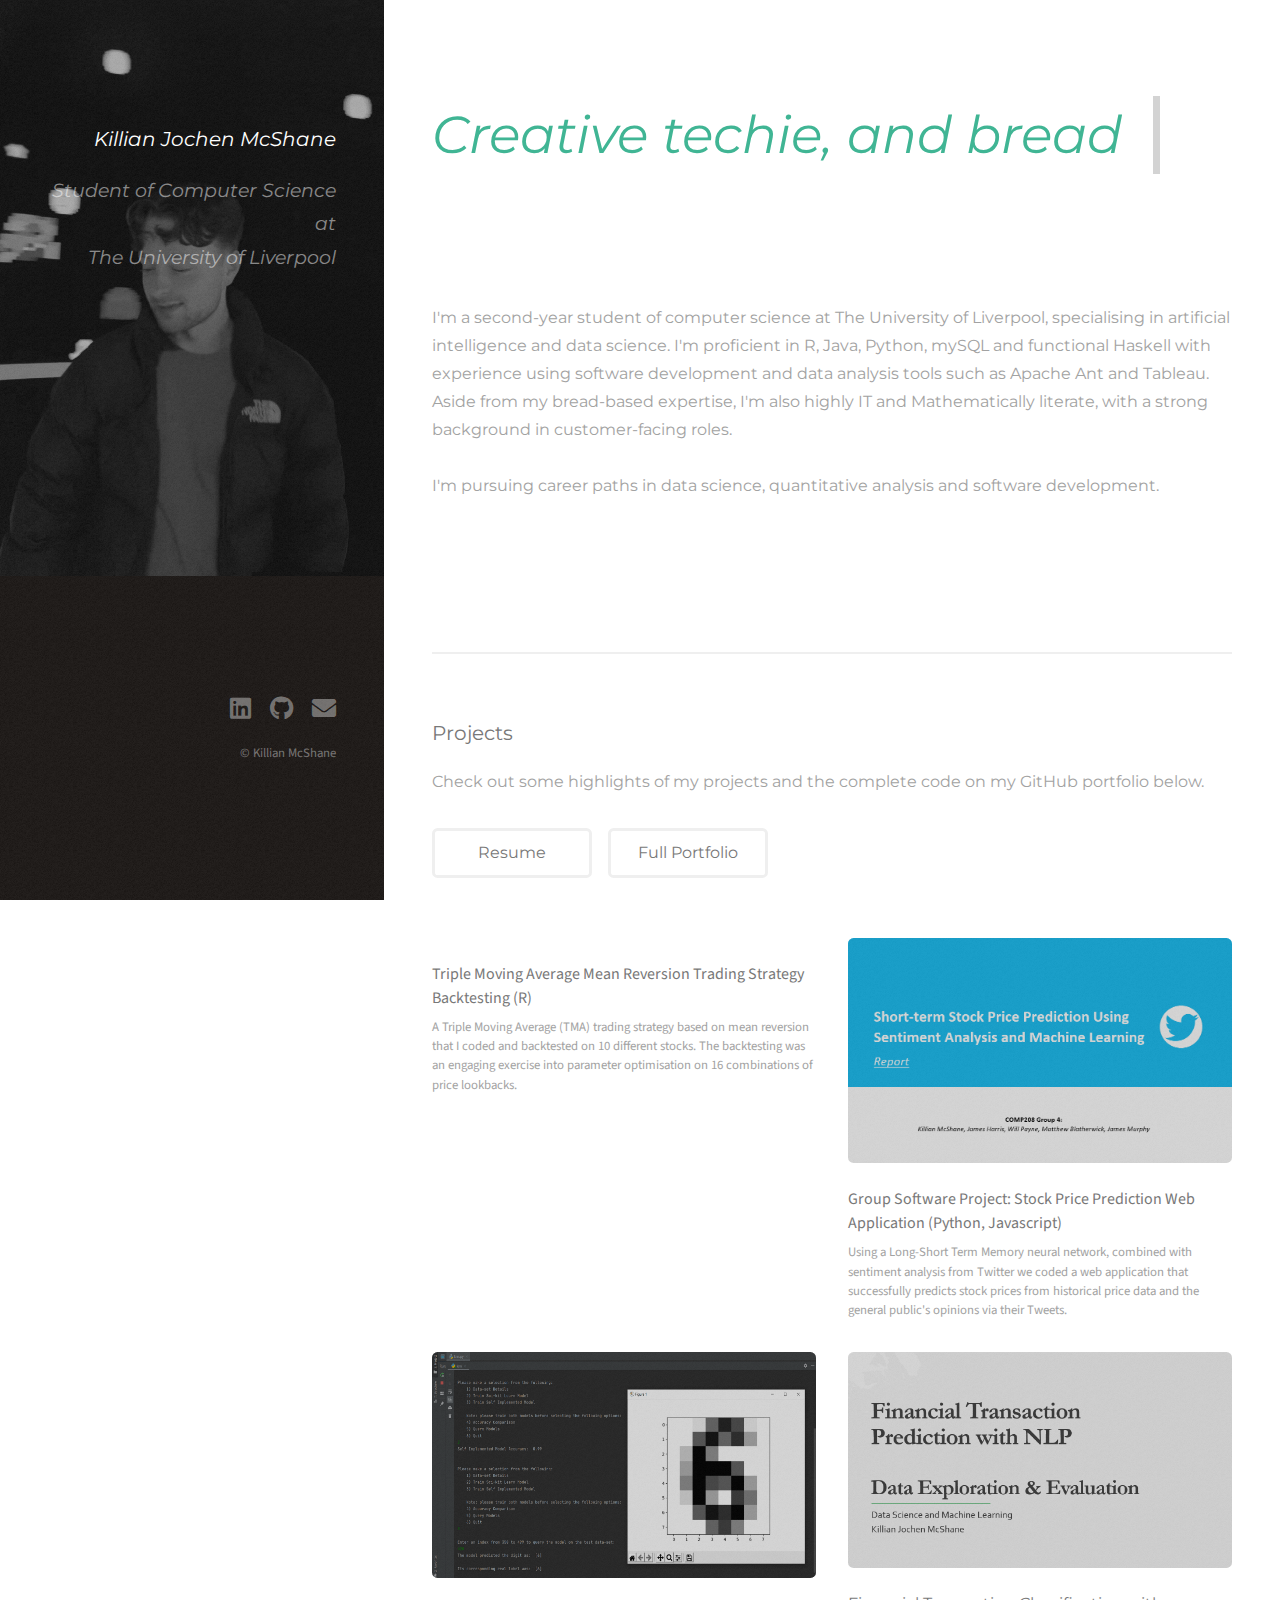
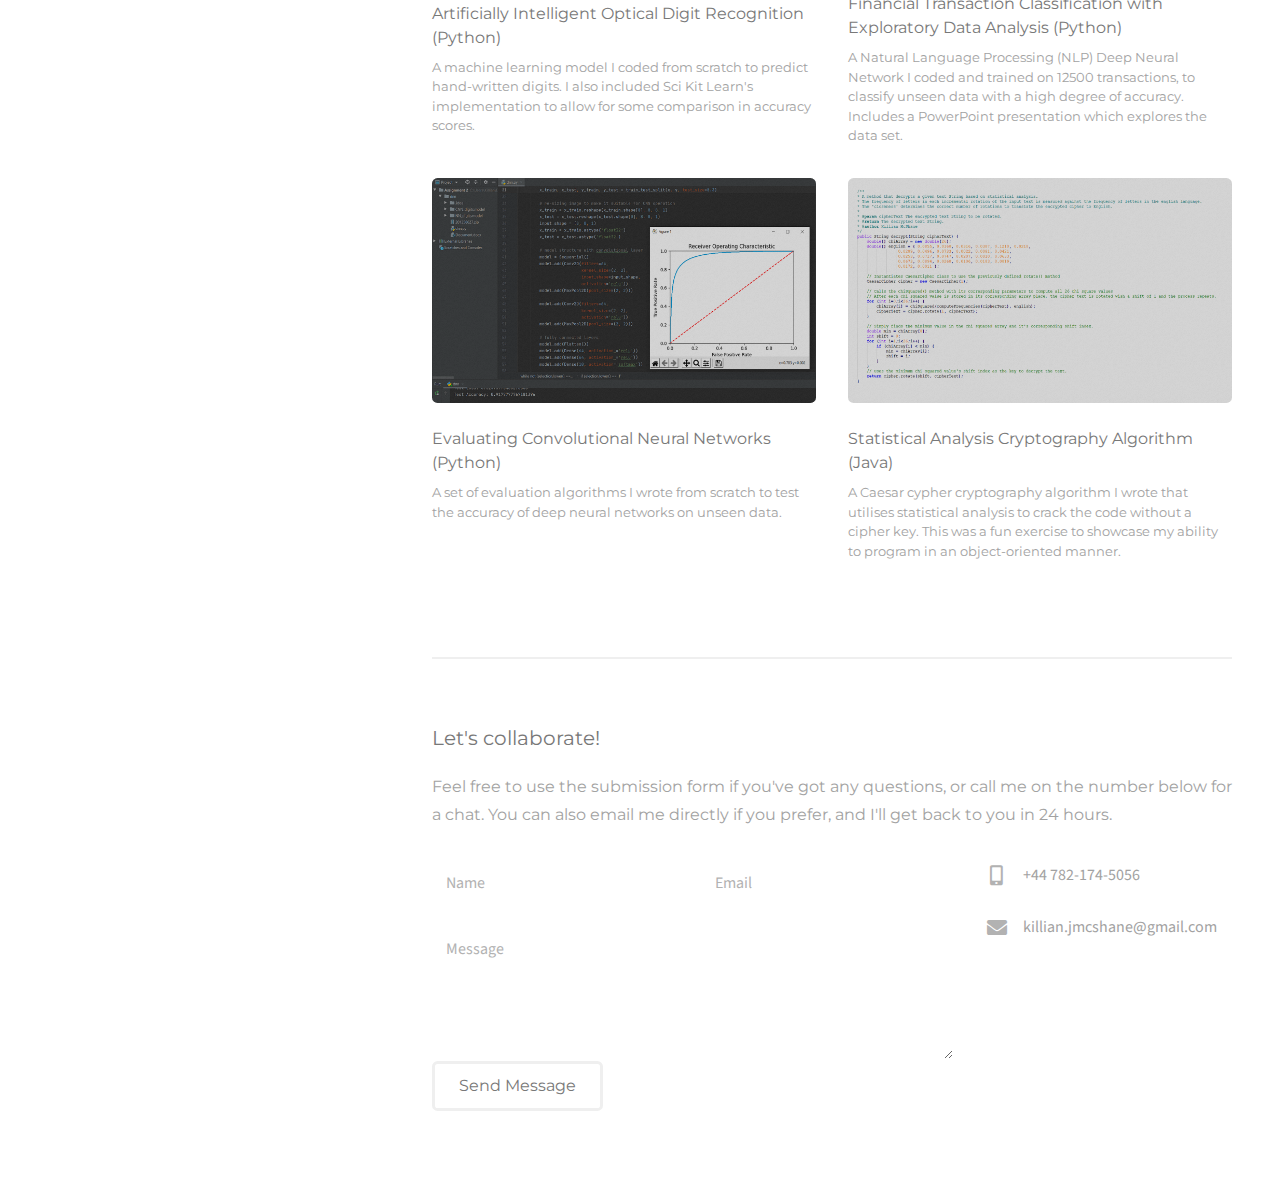
==== commit 27f55a26: "Add files via upload" ====
--- a/index.html
+++ b/index.html
@@ -39,9 +39,14 @@
 
 				<!-- One -->
 					<section id="one">
+						<div class="css-typing">
 						<header class="major">
-							<h6 style="font-style:italic;color:#40B594">Creative techie, and bread <br />baking enthusiast. </h6>
+							<h6>
+							<p style="font-style:italic;color:#40B594;margin-bottom:0;">Creative techie, and bread</p>
+							<p style="font-style:italic;color:#40B594;margin : 0; padding-top:0;">baking enthusiast. </p>
+							</h6>
 						</header>
+						</div>
 						<p style="font-family:Montserrat;font-size:16px;"> I'm a second-year student of computer science at The University of Liverpool, specialising in artificial intelligence and data science. 
 							I'm proficient in R, Java, Python, mySQL and functional Haskell with experience using software development and data analysis tools such as Apache Ant and Tableau. Aside from my bread-based expertise, I'm also highly IT and Mathematically literate, 
 							with a strong background in customer-facing roles. <br /><br/>I'm pursuing career paths in data science, quantitative analysis and software development.</p>
--- a/assets/css/main.css
+++ b/assets/css/main.css
@@ -3227,4 +3227,111 @@
 				padding-left: 0;
 			}
 
-	}+	}
+
+/* TYPING EFFECT */
+
+.css-typing p {
+  border-right: .15em solid lightgray; 
+  white-space: nowrap;
+  overflow: hidden;
+}
+.css-typing p:nth-child(1) {
+  width: 14em;
+  -webkit-animation: type 2s steps(40, end);
+  animation: type 2s steps(40, end);
+  -webkit-animation-fill-mode: forwards;
+  animation-fill-mode: forwards;
+}
+
+.css-typing p:nth-child(2) {
+  width: 9.75em;
+  opacity: 0;
+  -webkit-animation: type2 2s steps(40, end), blink .5s step-end infinite alternate;
+  animation: type2 2s steps(40, end), blink .5s step-end infinite alternate;
+  -webkit-animation-delay: 2s;
+  animation-delay: 2s;
+  -webkit-animation-fill-mode: forwards;
+  animation-fill-mode: forwards;
+}
+
+.css-blink p {
+  border-right: .15em solid lightgray; 
+  white-space: nowrap;
+  overflow: hidden;
+}
+
+.css-blink p:nth-child(1) {
+  width: 9.75em;
+  opacity: 0;
+  -webkit-animation: type2, blink .5s step-end infinite alternate;
+  animation: type2, blink .5s step-end infinite alternate;
+  -webkit-animation-fill-mode: forwards;
+  animation-fill-mode: forwards;
+}
+
+
+@keyframes type {
+  0% {
+    width: 0;
+  }
+  99.9% {
+    border-right: .15em solid lightgray;
+  }
+  100% {
+    border: none;
+  }
+}
+
+@-webkit-keyframes type {
+  0% {
+    width: 0;
+  }
+  99.9% {
+    border-right: .15em solid lightgray;
+  }
+  100% {
+    border: none;
+  }
+}
+
+@keyframes type2 {
+  0% {
+    width: 0;
+  }
+  1% {
+    opacity: 1;
+  }
+  99.9% {
+    border-right: .15em solid lightgray;
+  }
+  100% {
+    opacity: 1;
+  }
+}
+
+@-webkit-keyframes type2 {
+  0% {
+    width: 0;
+  }
+  1% {
+    opacity: 1;
+  }
+  99.9% {
+    border-right: .15em solid lightgray;
+  }
+  100% {
+    opacity: 1;
+  }
+}
+
+@keyframes blink {
+  50% {
+    border-color: transparent;
+  }
+}
+@-webkit-keyframes blink {
+  50% {
+    border-color: tranparent;
+  }
+}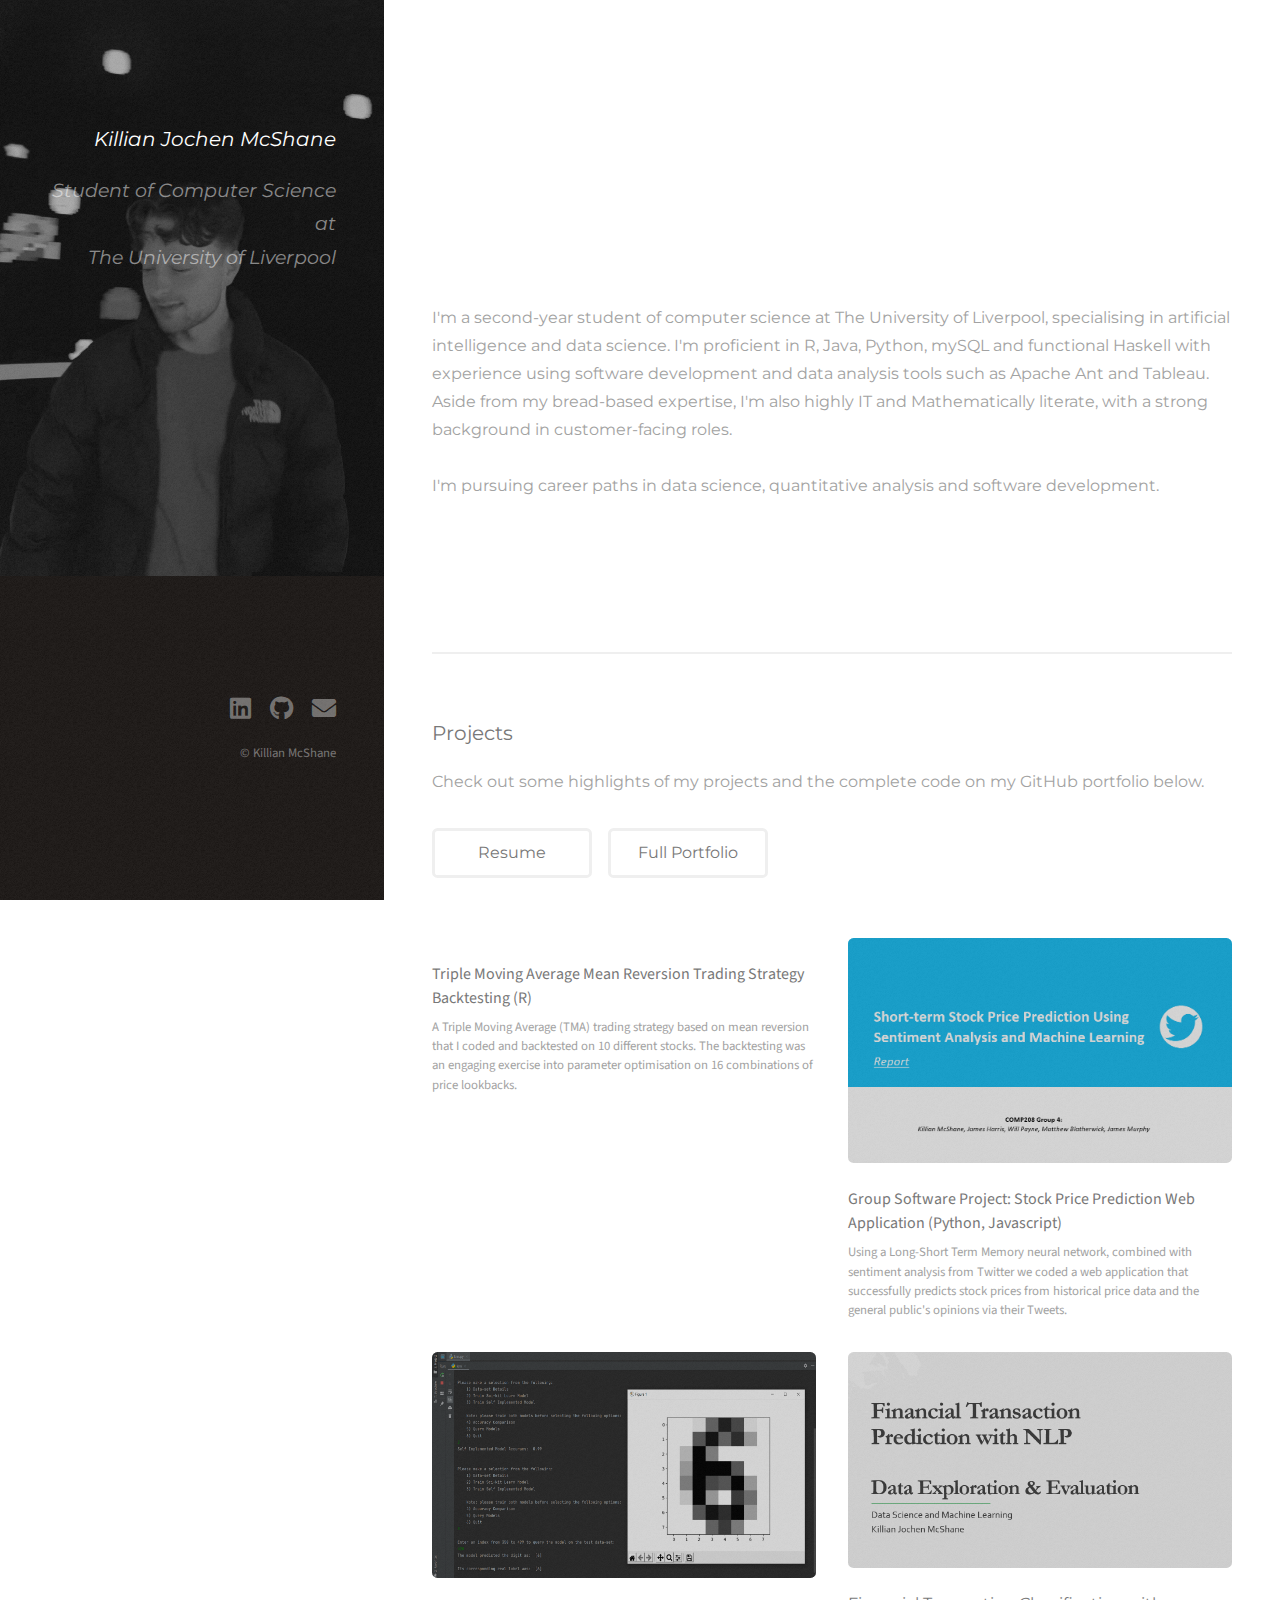
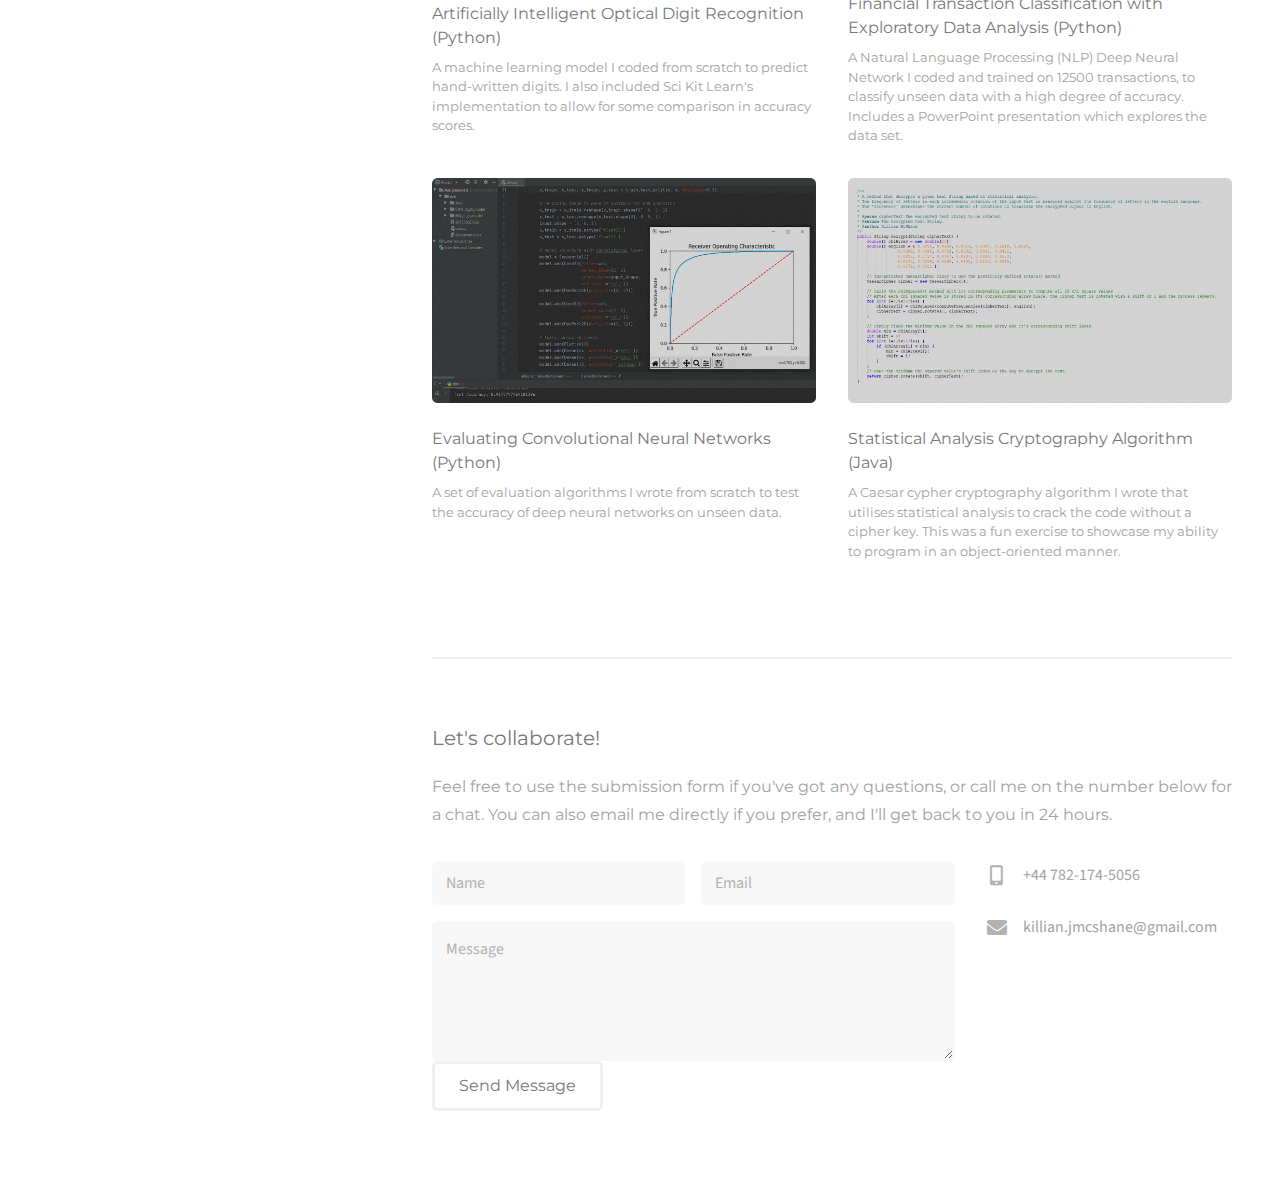
==== commit 15d0ad7a: "Add files via upload" ====
--- a/index.html
+++ b/index.html
@@ -43,7 +43,7 @@
 						<header class="major">
 							<h6>
 							<p style="font-style:italic;color:#40B594;margin-bottom:0;">Creative techie, and bread</p>
-							<p style="font-style:italic;color:#40B594;margin : 0; padding-top:0;">baking enthusiast. </p>
+							<p style="font-style:italic;color:#40B594;margin:0;padding-top:0;">baking enthusiast. </p>
 							</h6>
 						</header>
 						</div>
--- a/assets/css/main.css
+++ b/assets/css/main.css
@@ -1817,7 +1817,7 @@
 		-moz-appearance: none;
 		-webkit-appearance: none;
 		-ms-appearance: none;
-		appearance: none;h2
+		appearance: none;
 
 		background: #f7f7f7;
 		border-radius: 0.35em;
@@ -3238,8 +3238,9 @@
 }
 .css-typing p:nth-child(1) {
   width: 14em;
-  -webkit-animation: type 2s steps(40, end);
-  animation: type 2s steps(40, end);
+  opacity: 0;
+  -webkit-animation: type 1.2s steps(25, end);
+  animation: type 1.2s steps(25, end);
   -webkit-animation-fill-mode: forwards;
   animation-fill-mode: forwards;
 }
@@ -3247,22 +3248,17 @@
 .css-typing p:nth-child(2) {
   width: 9.75em;
   opacity: 0;
-  -webkit-animation: type2 2s steps(40, end), blink .5s step-end infinite alternate;
-  animation: type2 2s steps(40, end), blink .5s step-end infinite alternate;
-  -webkit-animation-delay: 2s;
-  animation-delay: 2s;
+  -webkit-animation: type2 1.2s steps(25, end), blink .5s step-end infinite alternate;
+  animation: type2 1.2s steps(25, end), blink .5s step-end infinite alternate;
+  -webkit-animation-delay: 1.5s;
+  animation-delay: 1.5s;
   -webkit-animation-fill-mode: forwards;
   animation-fill-mode: forwards;
 }
 
-.css-blink p {
-  border-right: .15em solid lightgray; 
-  white-space: nowrap;
-  overflow: hidden;
-}
-
-.css-blink p:nth-child(1) {
-  width: 9.75em;
+.css-blink {
+  border-right: .15em solid lightgray;
+  margin: 0 .25em;
   opacity: 0;
   -webkit-animation: type2, blink .5s step-end infinite alternate;
   animation: type2, blink .5s step-end infinite alternate;
@@ -3270,15 +3266,18 @@
   animation-fill-mode: forwards;
 }
 
-
 @keyframes type {
   0% {
     width: 0;
+  }
+  1% {
+    opacity: 1;
   }
   99.9% {
     border-right: .15em solid lightgray;
   }
   100% {
+	opacity: 1;
     border: none;
   }
 }
@@ -3286,11 +3285,15 @@
 @-webkit-keyframes type {
   0% {
     width: 0;
+  }
+  1% {
+    opacity: 1;
   }
   99.9% {
     border-right: .15em solid lightgray;
   }
   100% {
+	opacity: 1;
     border: none;
   }
 }
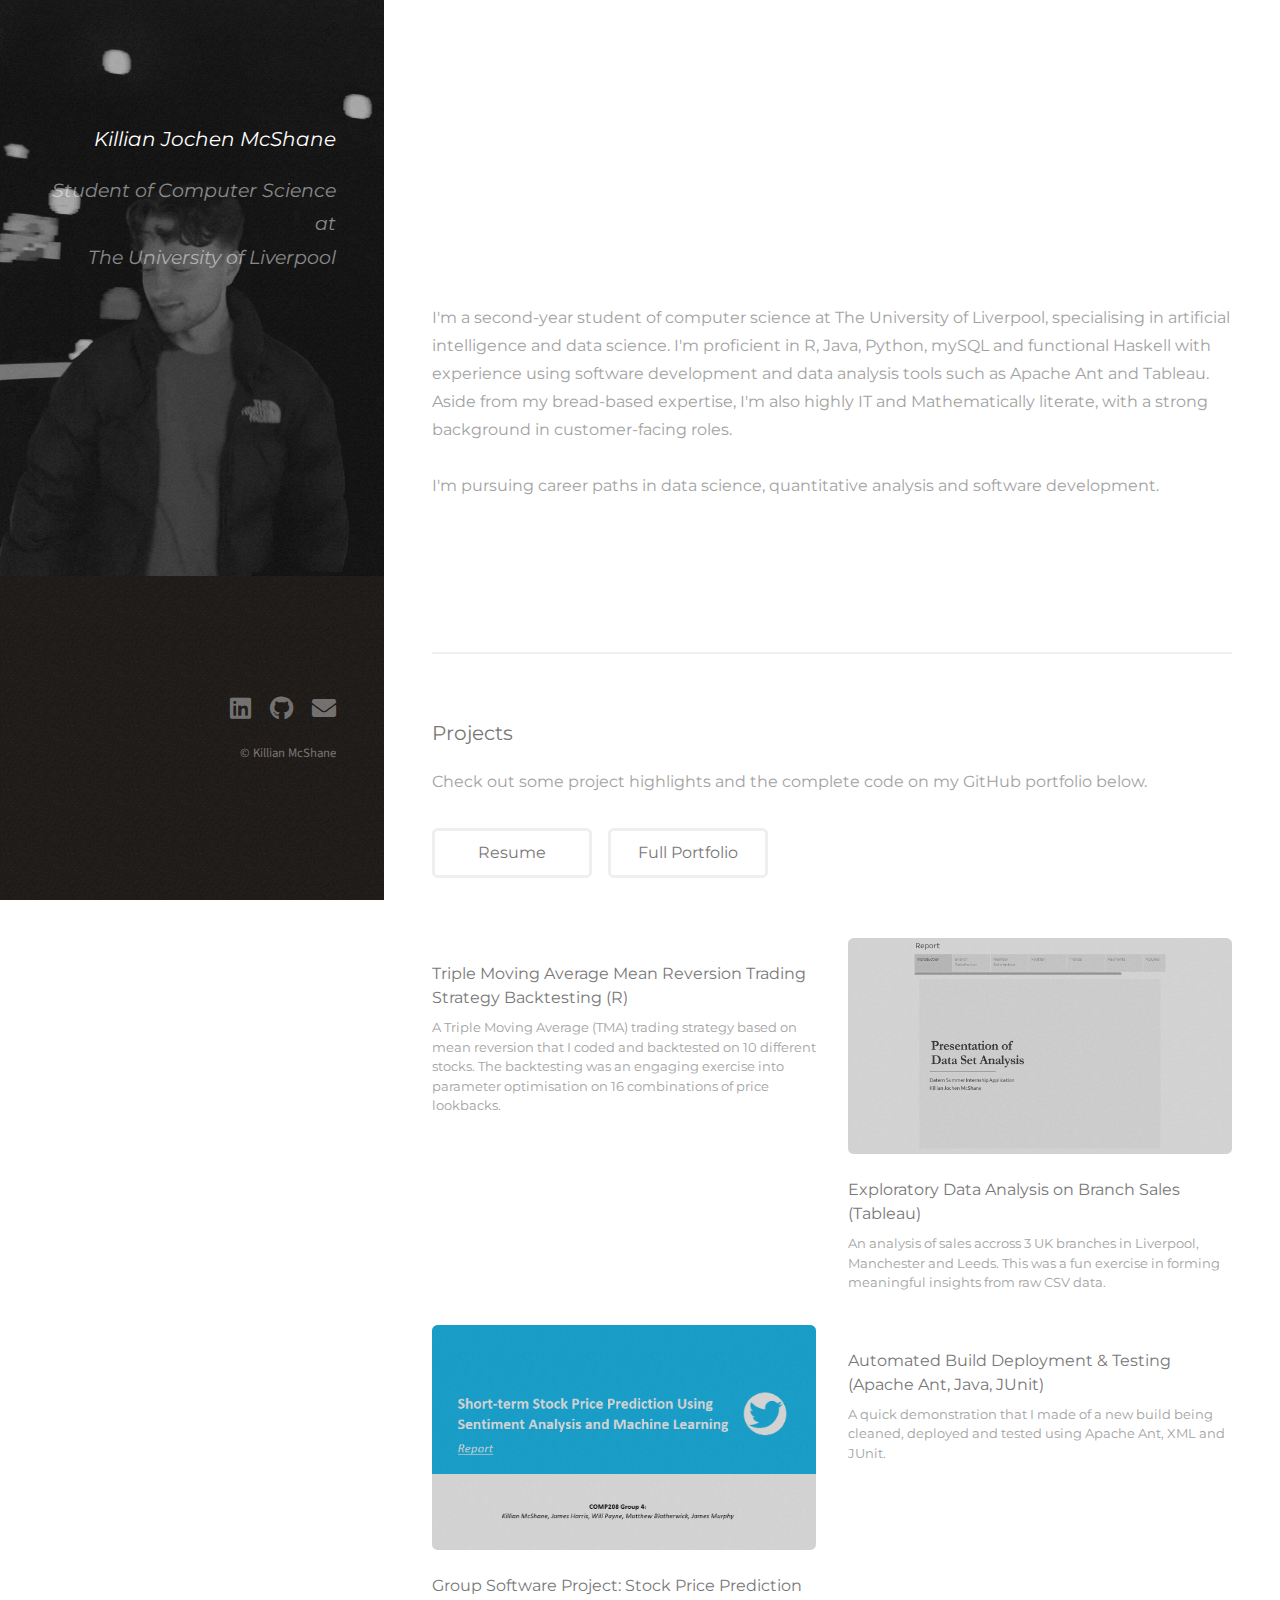
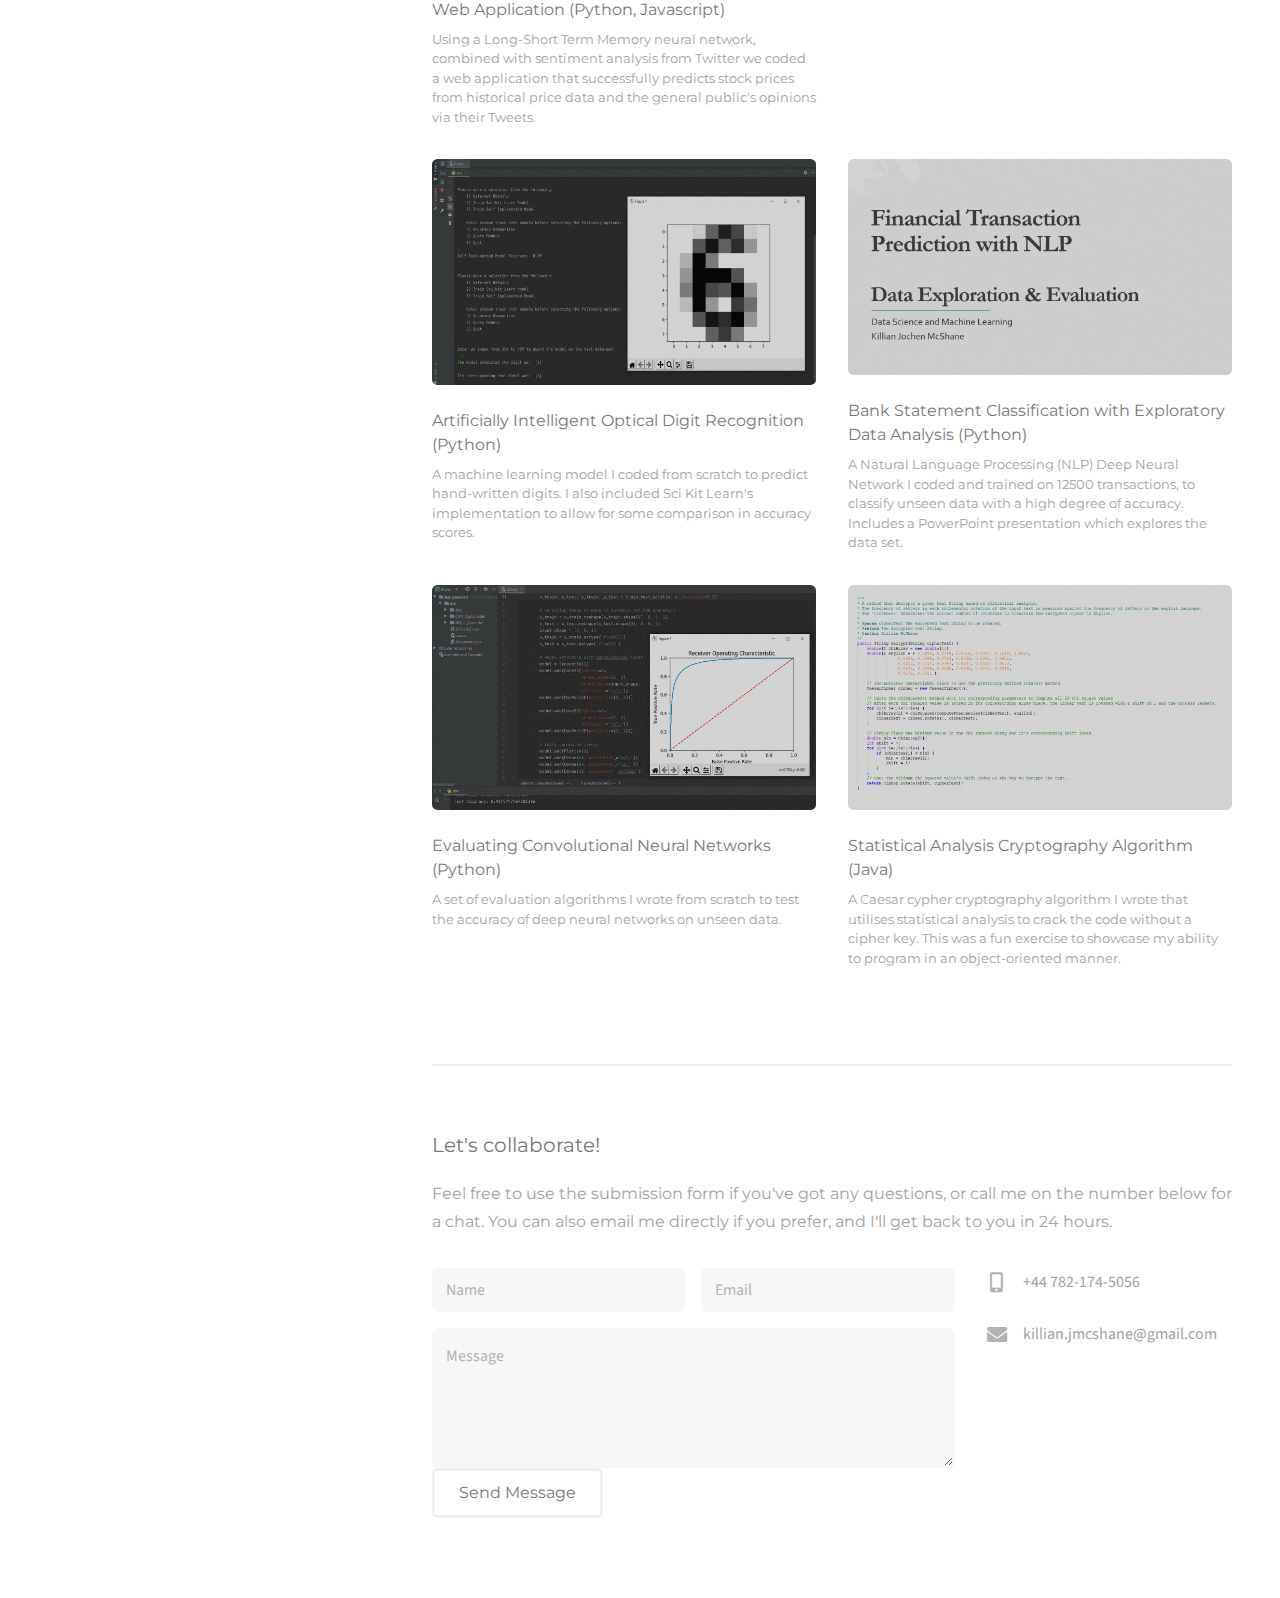
==== commit 5c9ec287: "Add files via upload" ====
--- a/index.html
+++ b/index.html
@@ -56,7 +56,7 @@
 				<!-- Two -->
 					<section id="two">
 						<h2 style="font-family:Montserrat;font-size:20px;">Projects</h2>
-						<p style="font-family:Montserrat;font-size:16px;">Check out some highlights of my projects and the complete code on my GitHub portfolio below.<br></p>
+						<p style="font-family:Montserrat;font-size:16px;">Check out some project highlights and the complete code on my GitHub portfolio below.<br></p>
 						<nav>
 						<ul class="actions">
 							<li><a href="resume.html" class="button" style="font-family:Montserrat;font-size:16px;">Resume</a></li>
@@ -67,13 +67,23 @@
 						<div class="row">
 							<article class="col-6 col-12-xsmall work-item">
 								<a href="images/fulls/05.gif" class="image fit thumb"><img src="images/thumbs/05.gif" alt="" /></a>
-								<h3>Triple Moving Average Mean Reversion Trading Strategy Backtesting (R)</h3>
-								<p>A Triple Moving Average (TMA) trading strategy based on mean reversion that I coded and backtested on 10 different stocks. The backtesting was an engaging exercise into parameter optimisation on 16 combinations of price lookbacks.</p>
+								<h3 style="font-family:Montserrat;font-size:16px;">Triple Moving Average Mean Reversion Trading Strategy Backtesting (R)</h3>
+								<p style="font-family:Montserrat;font-size:13px;">A Triple Moving Average (TMA) trading strategy based on mean reversion that I coded and backtested on 10 different stocks. The backtesting was an engaging exercise into parameter optimisation on 16 combinations of price lookbacks.</p>
+							</article>
+							<article class="col-6 col-12-xsmall work-item">
+								<a href="images/fulls/datern_full.gif" class="image fit thumb"><img src="images/thumbs/datern_thumb.gif" alt="" /></a>
+								<h3 style="font-family:Montserrat;font-size:16px;">Exploratory Data Analysis on Branch Sales (Tableau)</h3>
+								<p style="font-family:Montserrat;font-size:13px;">An analysis of sales accross 3 UK branches in Liverpool, Manchester and Leeds. This was a fun exercise in forming meaningful insights from raw CSV data. </p>
 							</article>
 							<article class="col-6 col-12-xsmall work-item">
 								<a href="images/fulls/06.gif" class="image fit thumb"><img src="images/thumbs/06.png" alt="" /></a>
-								<h3>Group Software Project: Stock Price Prediction Web Application (Python, Javascript)</h3>
-								<p>Using a Long-Short Term Memory neural network, combined with sentiment analysis from Twitter we coded a web application that successfully predicts stock prices from historical price data and the general public's opinions via their Tweets.</p>
+								<h3 style="font-family:Montserrat;font-size:16px;">Group Software Project: Stock Price Prediction Web Application (Python, Javascript)</h3>
+								<p style="font-family:Montserrat;font-size:13px;">Using a Long-Short Term Memory neural network, combined with sentiment analysis from Twitter we coded a web application that successfully predicts stock prices from historical price data and the general public's opinions via their Tweets.</p>
+							</article>
+							<article class="col-6 col-12-xsmall work-item">
+								<a href="images/fulls/compressed_full.gif" class="image fit thumb"><img src="images/thumbs/compressed_full.gif" alt="" /></a>
+								<h3 style="font-family:Montserrat;font-size:16px;">Automated Build Deployment & Testing (Apache Ant, Java, JUnit)</h3>
+								<p style="font-family:Montserrat;font-size:13px;">A quick demonstration that I made of a new build being cleaned, deployed and tested using Apache Ant, XML and JUnit. </p>
 							</article>
 							<article class="col-6 col-12-xsmall work-item">
 								<a href="images/fulls/01.png" class="image fit thumb"><img src="images/thumbs/01.png" alt="" /></a>
@@ -82,7 +92,7 @@
 							</article>
 							<article class="col-6 col-12-xsmall work-item">
 								<a href="images/fulls/02.gif" class="image fit thumb"><img src="images/thumbs/02.gif" alt="" /></a>
-								<h3 style="font-family:Montserrat;font-size:16px;">Financial Transaction Classification with Exploratory Data Analysis (Python)</h3>
+								<h3 style="font-family:Montserrat;font-size:16px;">Bank Statement Classification with Exploratory Data Analysis (Python)</h3>
 								<p style="font-family:Montserrat;font-size:13px;">A Natural Language Processing (NLP) Deep Neural Network I coded and trained on 12500 transactions, to classify unseen data with a high degree of accuracy. Includes a PowerPoint presentation which explores the data set.</p>
 							</article>
 							<article class="col-6 col-12-xsmall work-item">
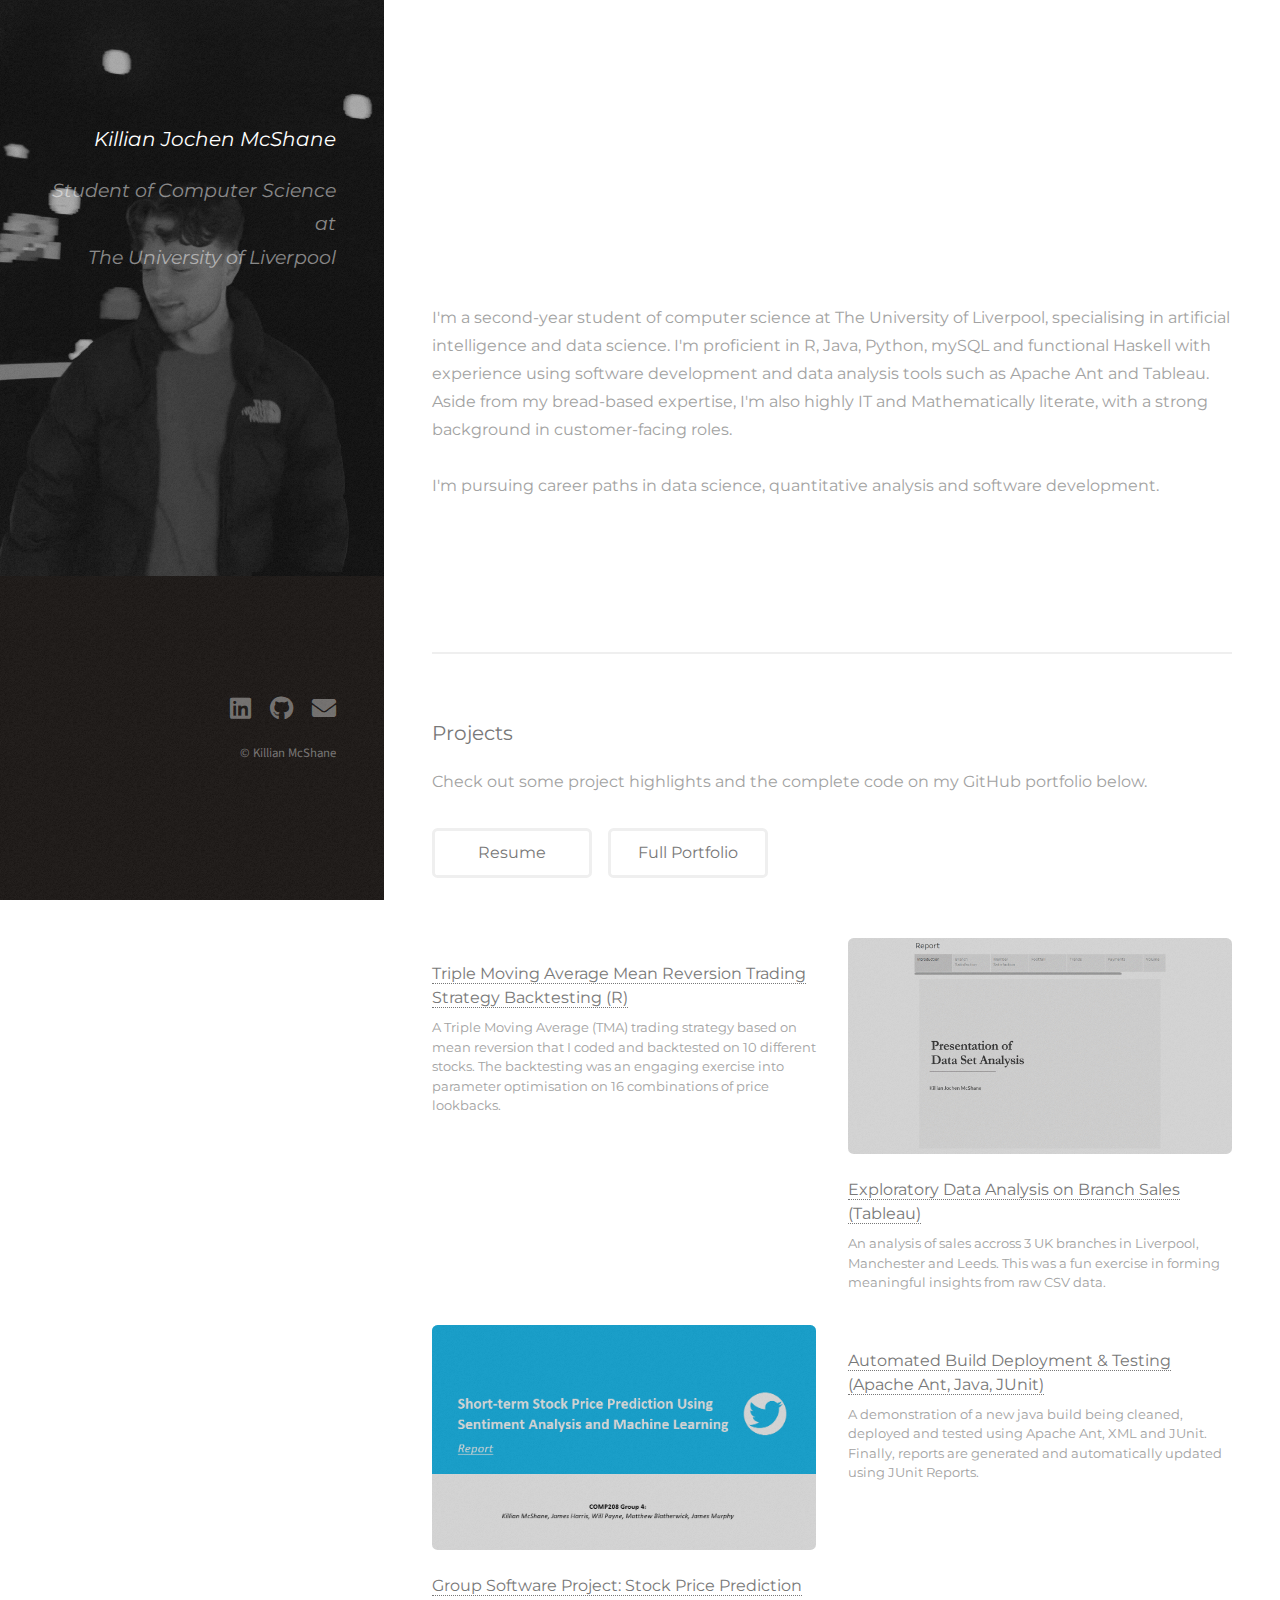
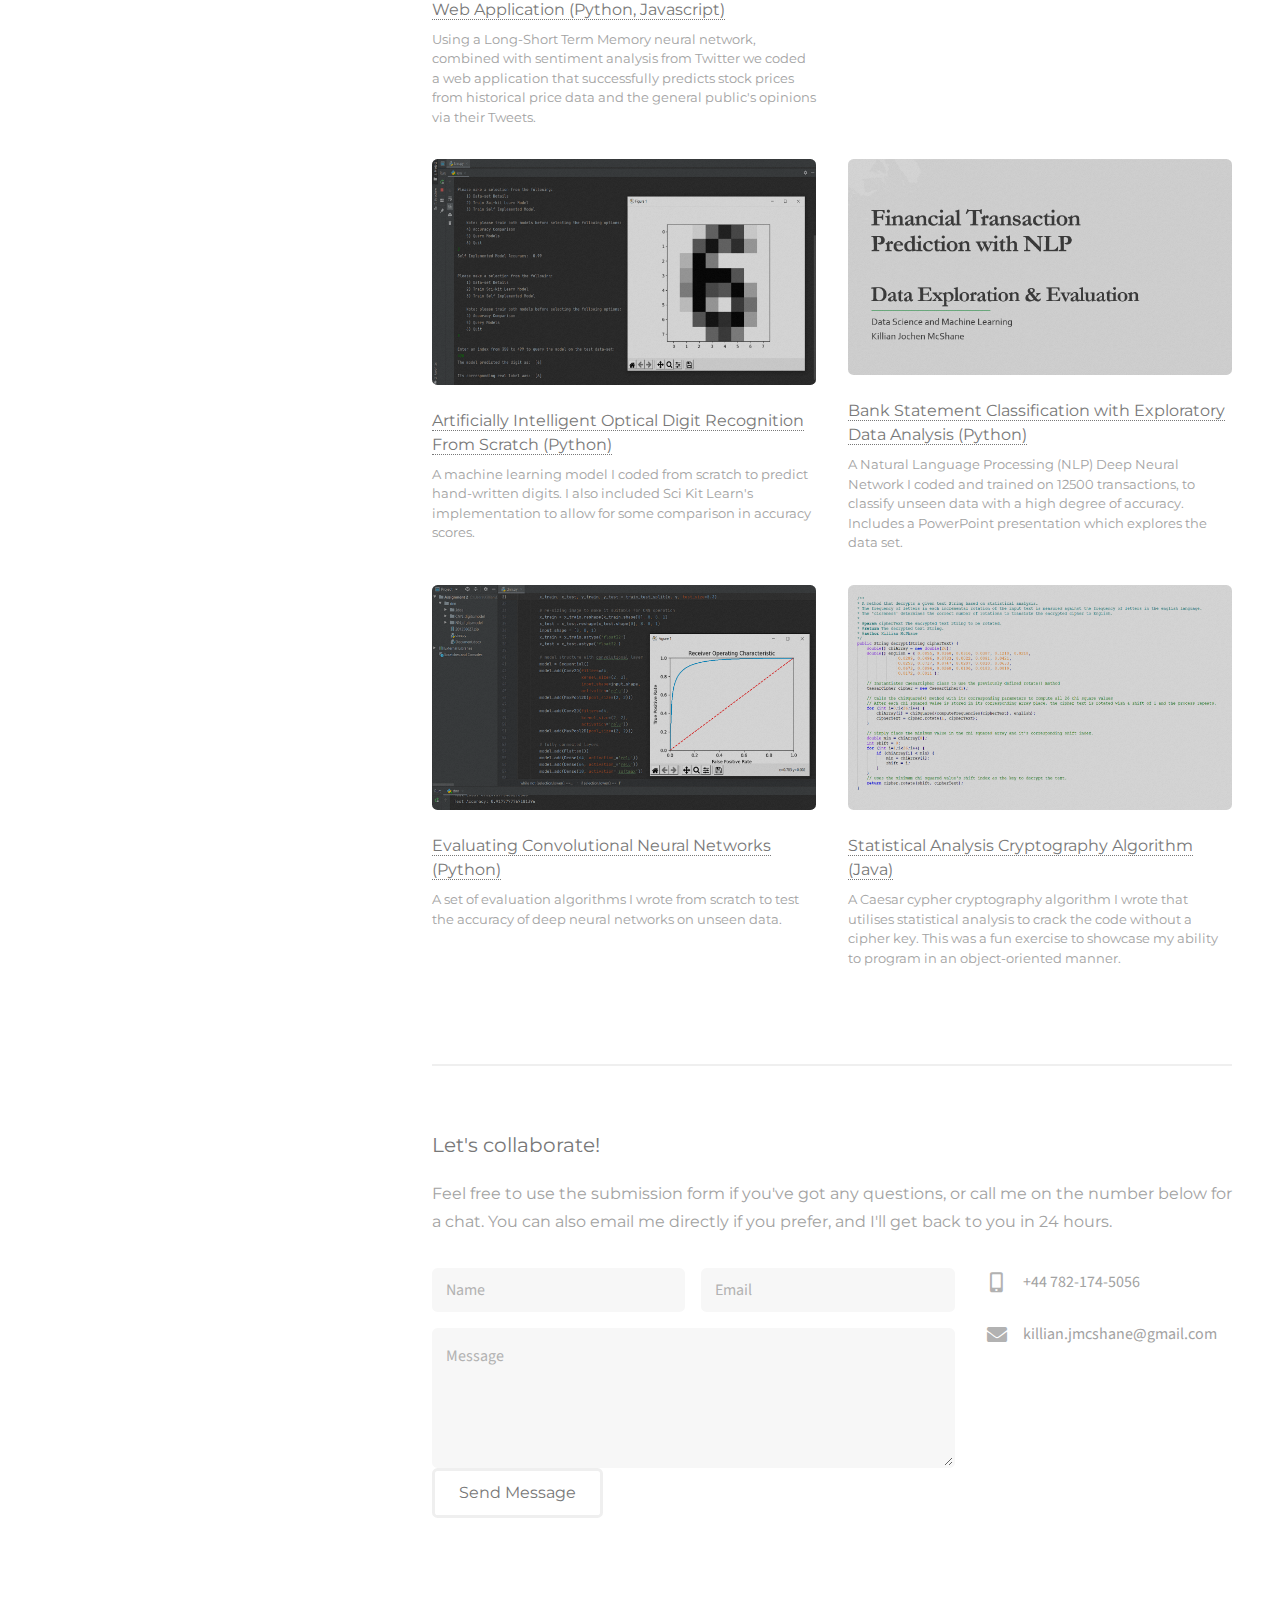
==== commit eeae33cc: "Add files via upload" ====
--- a/index.html
+++ b/index.html
@@ -67,42 +67,42 @@
 						<div class="row">
 							<article class="col-6 col-12-xsmall work-item">
 								<a href="images/fulls/05.gif" class="image fit thumb"><img src="images/thumbs/05.gif" alt="" /></a>
-								<h3 style="font-family:Montserrat;font-size:16px;">Triple Moving Average Mean Reversion Trading Strategy Backtesting (R)</h3>
+								<h3 style="font-family:Montserrat;font-size:16px;"><a href="https://github.com/killianmcshane/Triple-Moving-Average-Mean-Reversion-Trading-Strategy-Backtesting">Triple Moving Average Mean Reversion Trading Strategy Backtesting (R)</a></h3>
 								<p style="font-family:Montserrat;font-size:13px;">A Triple Moving Average (TMA) trading strategy based on mean reversion that I coded and backtested on 10 different stocks. The backtesting was an engaging exercise into parameter optimisation on 16 combinations of price lookbacks.</p>
 							</article>
 							<article class="col-6 col-12-xsmall work-item">
 								<a href="images/fulls/datern_full.gif" class="image fit thumb"><img src="images/thumbs/datern_thumb.gif" alt="" /></a>
-								<h3 style="font-family:Montserrat;font-size:16px;">Exploratory Data Analysis on Branch Sales (Tableau)</h3>
+								<h3 style="font-family:Montserrat;font-size:16px;"><a href="https://github.com/killianmcshane/Exploratory-Data-Analysis-on-Branch-Sales">Exploratory Data Analysis on Branch Sales (Tableau)</a></h3>
 								<p style="font-family:Montserrat;font-size:13px;">An analysis of sales accross 3 UK branches in Liverpool, Manchester and Leeds. This was a fun exercise in forming meaningful insights from raw CSV data. </p>
 							</article>
 							<article class="col-6 col-12-xsmall work-item">
 								<a href="images/fulls/06.gif" class="image fit thumb"><img src="images/thumbs/06.png" alt="" /></a>
-								<h3 style="font-family:Montserrat;font-size:16px;">Group Software Project: Stock Price Prediction Web Application (Python, Javascript)</h3>
+								<h3 style="font-family:Montserrat;font-size:16px;"><a href="https://github.com/killianmcshane/Group-Software-Project-Stock-Price-Prediction-Web-Application">Group Software Project: Stock Price Prediction Web Application (Python, Javascript)</a></h3>
 								<p style="font-family:Montserrat;font-size:13px;">Using a Long-Short Term Memory neural network, combined with sentiment analysis from Twitter we coded a web application that successfully predicts stock prices from historical price data and the general public's opinions via their Tweets.</p>
 							</article>
 							<article class="col-6 col-12-xsmall work-item">
 								<a href="images/fulls/compressed_full.gif" class="image fit thumb"><img src="images/thumbs/compressed_full.gif" alt="" /></a>
-								<h3 style="font-family:Montserrat;font-size:16px;">Automated Build Deployment & Testing (Apache Ant, Java, JUnit)</h3>
-								<p style="font-family:Montserrat;font-size:13px;">A quick demonstration that I made of a new build being cleaned, deployed and tested using Apache Ant, XML and JUnit. </p>
+								<h3 style="font-family:Montserrat;font-size:16px;"><a href="https://github.com/killianmcshane/Automated-Build-Deployment-Testing">Automated Build Deployment & Testing (Apache Ant, Java, JUnit)</a></h3>
+								<p style="font-family:Montserrat;font-size:13px;">A demonstration of a new java build being cleaned, deployed and tested using Apache Ant, XML and JUnit. Finally, reports are generated and automatically updated using JUnit Reports.</p>
 							</article>
 							<article class="col-6 col-12-xsmall work-item">
 								<a href="images/fulls/01.png" class="image fit thumb"><img src="images/thumbs/01.png" alt="" /></a>
-								<h3 style="font-family:Montserrat;font-size:16px;">Artificially Intelligent Optical Digit Recognition (Python)</h3>
+								<h3 style="font-family:Montserrat;font-size:16px;"><a href="https://github.com/killianmcshane/Optical-Digit-Recognition-via-Self-Implemented-k-Nearest-Neighbours-Algorithm">Artificially Intelligent Optical Digit Recognition From Scratch (Python)</a></h3>
 								<p style="font-family:Montserrat;font-size:13px;">A machine learning model I coded from scratch to predict hand-written digits. I also included Sci Kit Learn's implementation to allow for some comparison in accuracy scores.</p>
 							</article>
 							<article class="col-6 col-12-xsmall work-item">
 								<a href="images/fulls/02.gif" class="image fit thumb"><img src="images/thumbs/02.gif" alt="" /></a>
-								<h3 style="font-family:Montserrat;font-size:16px;">Bank Statement Classification with Exploratory Data Analysis (Python)</h3>
+								<h3 style="font-family:Montserrat;font-size:16px;"><a href="https://github.com/killianmcshane/Financial-Transaction-Prediction-via-NLP-with-Data-Exploration-PowerPoint-Presentation">Bank Statement Classification with Exploratory Data Analysis (Python)</a></h3>
 								<p style="font-family:Montserrat;font-size:13px;">A Natural Language Processing (NLP) Deep Neural Network I coded and trained on 12500 transactions, to classify unseen data with a high degree of accuracy. Includes a PowerPoint presentation which explores the data set.</p>
 							</article>
 							<article class="col-6 col-12-xsmall work-item">
 								<a href="images/fulls/03.png" class="image fit thumb"><img src="images/thumbs/03.png" alt="" /></a>
-								<h3 style="font-family:Montserrat;font-size:16px;">Evaluating Convolutional Neural Networks (Python)</h3>
+								<h3 style="font-family:Montserrat;font-size:16px;"><a href="https://github.com/killianmcshane/Evaluating-Deep-Neural-Networks">Evaluating Convolutional Neural Networks (Python)</a></h3>
 								<p style="font-family:Montserrat;font-size:13px;">A set of evaluation algorithms I wrote from scratch to test the accuracy of deep neural networks on unseen data.</p>
 							</article>
 							<article class="col-6 col-12-xsmall work-item">
 								<a href="images/fulls/02.png" class="image fit thumb"><img src="images/thumbs/02.png" alt="" /></a>
-								<h3 style="font-family:Montserrat;font-size:16px;">Statistical Analysis Cryptography Algorithm (Java)</h3>
+								<h3 style="font-family:Montserrat;font-size:16px;"><a href="https://github.com/killianmcshane/Cryptography-via-Statistical-Analysis">Statistical Analysis Cryptography Algorithm (Java)</a></h3>
 								<p style="font-family:Montserrat;font-size:13px;">A Caesar cypher cryptography algorithm I wrote that utilises statistical analysis to crack the code without a cipher key. This was a fun exercise to showcase my ability to program in an object-oriented manner.</p>
 							</article>
 						</div>
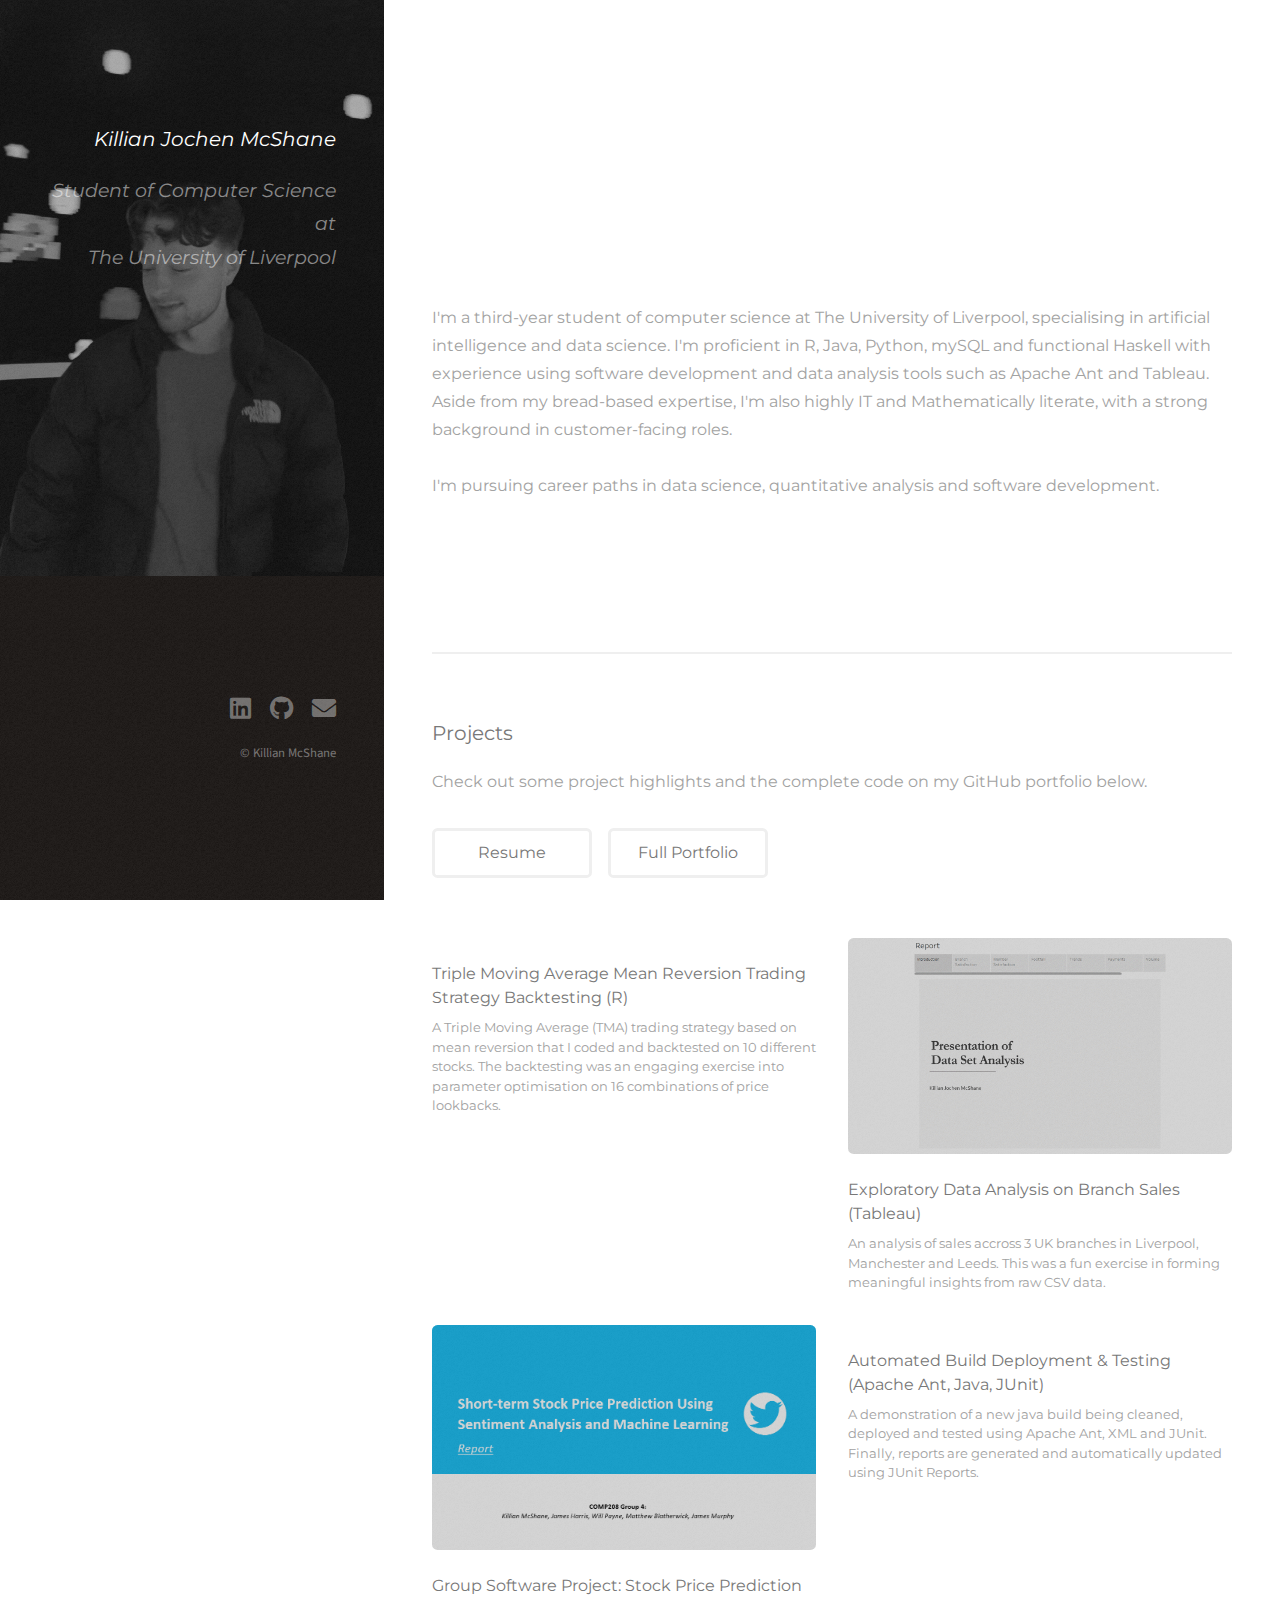
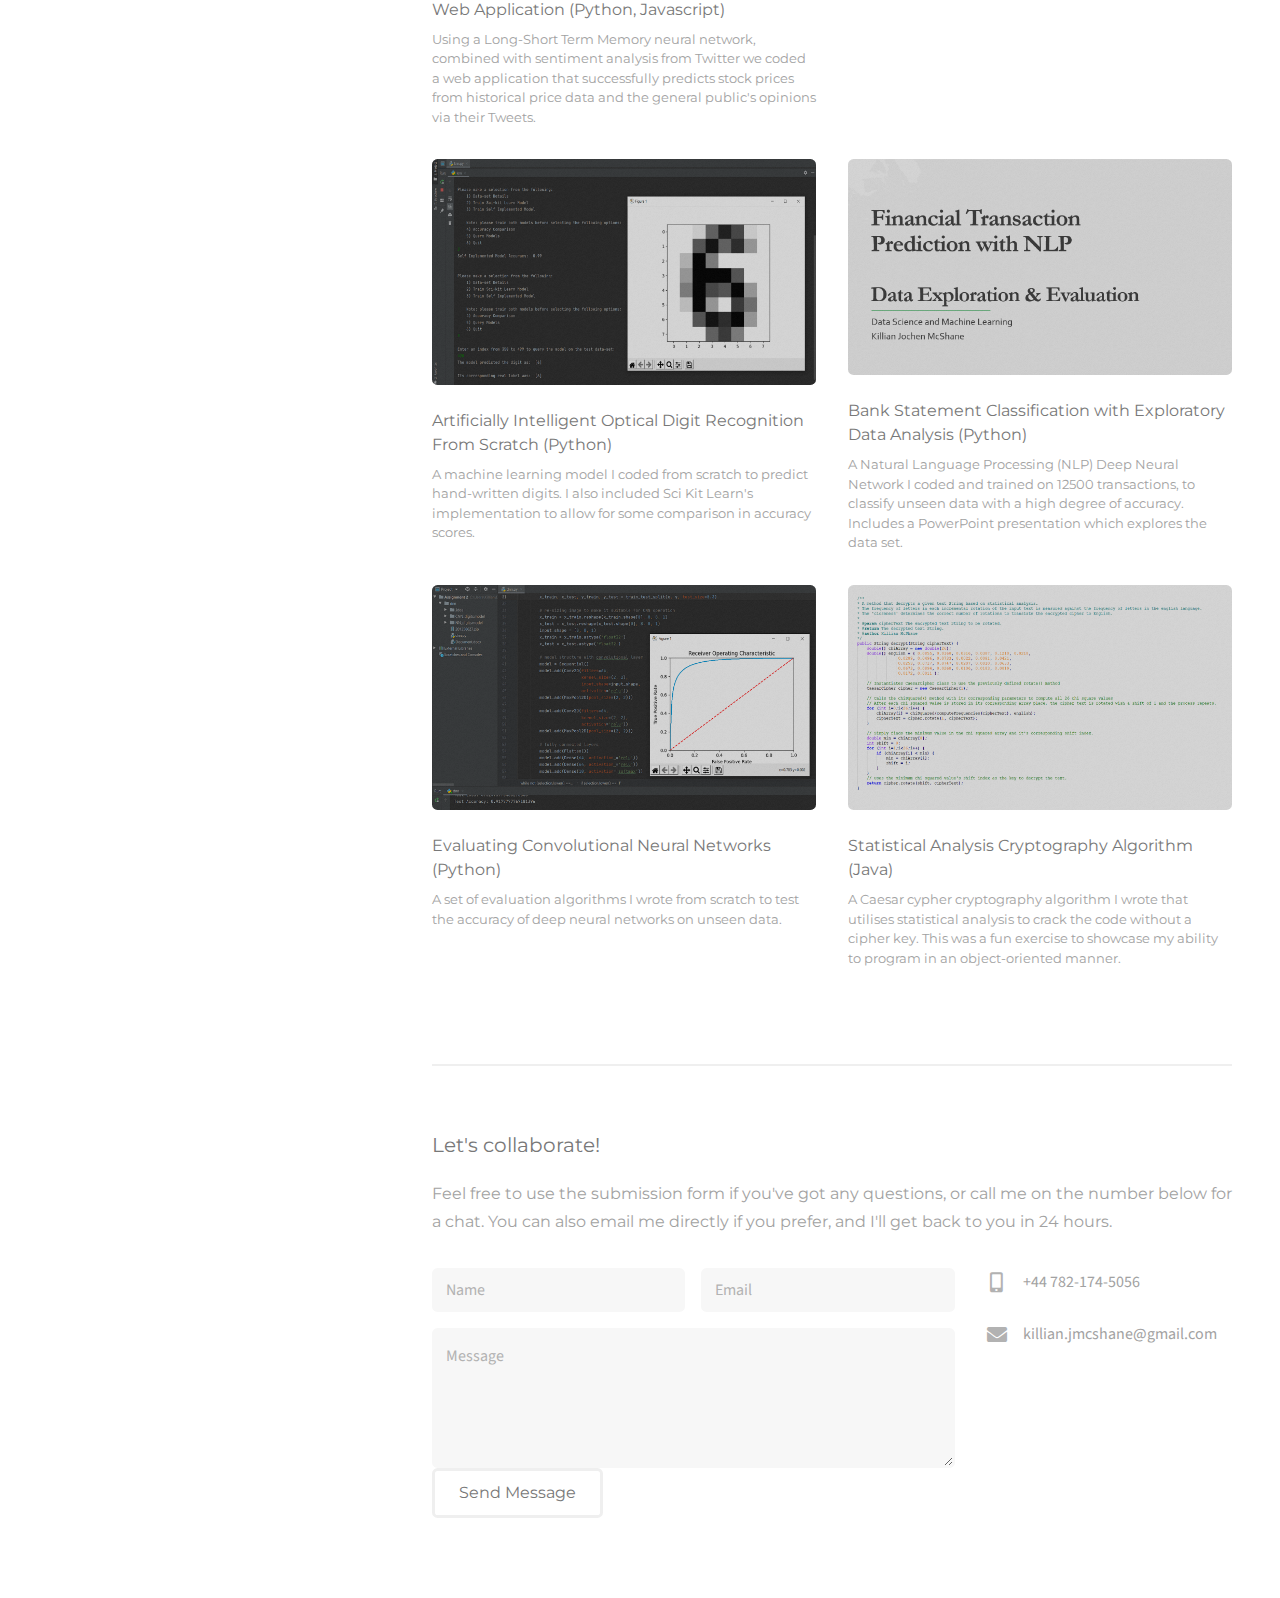
==== commit 8da65aec: "Add files via upload" ====
--- a/index.html
+++ b/index.html
@@ -47,7 +47,7 @@
 							</h6>
 						</header>
 						</div>
-						<p style="font-family:Montserrat;font-size:16px;"> I'm a second-year student of computer science at The University of Liverpool, specialising in artificial intelligence and data science. 
+						<p style="font-family:Montserrat;font-size:16px;"> I'm a third-year student of computer science at The University of Liverpool, specialising in artificial intelligence and data science. 
 							I'm proficient in R, Java, Python, mySQL and functional Haskell with experience using software development and data analysis tools such as Apache Ant and Tableau. Aside from my bread-based expertise, I'm also highly IT and Mathematically literate, 
 							with a strong background in customer-facing roles. <br /><br/>I'm pursuing career paths in data science, quantitative analysis and software development.</p>
 						<br />
--- a/assets/css/main.css
+++ b/assets/css/main.css
@@ -111,7 +111,6 @@
 		-webkit-transition: color 0.2s ease-in-out, border-color 0.2s ease-in-out;
 		-ms-transition: color 0.2s ease-in-out, border-color 0.2s ease-in-out;
 		transition: color 0.2s ease-in-out, border-color 0.2s ease-in-out;
-		border-bottom: dotted 1px;
 		color: #49bf9d;
 		text-decoration: none;
 	}
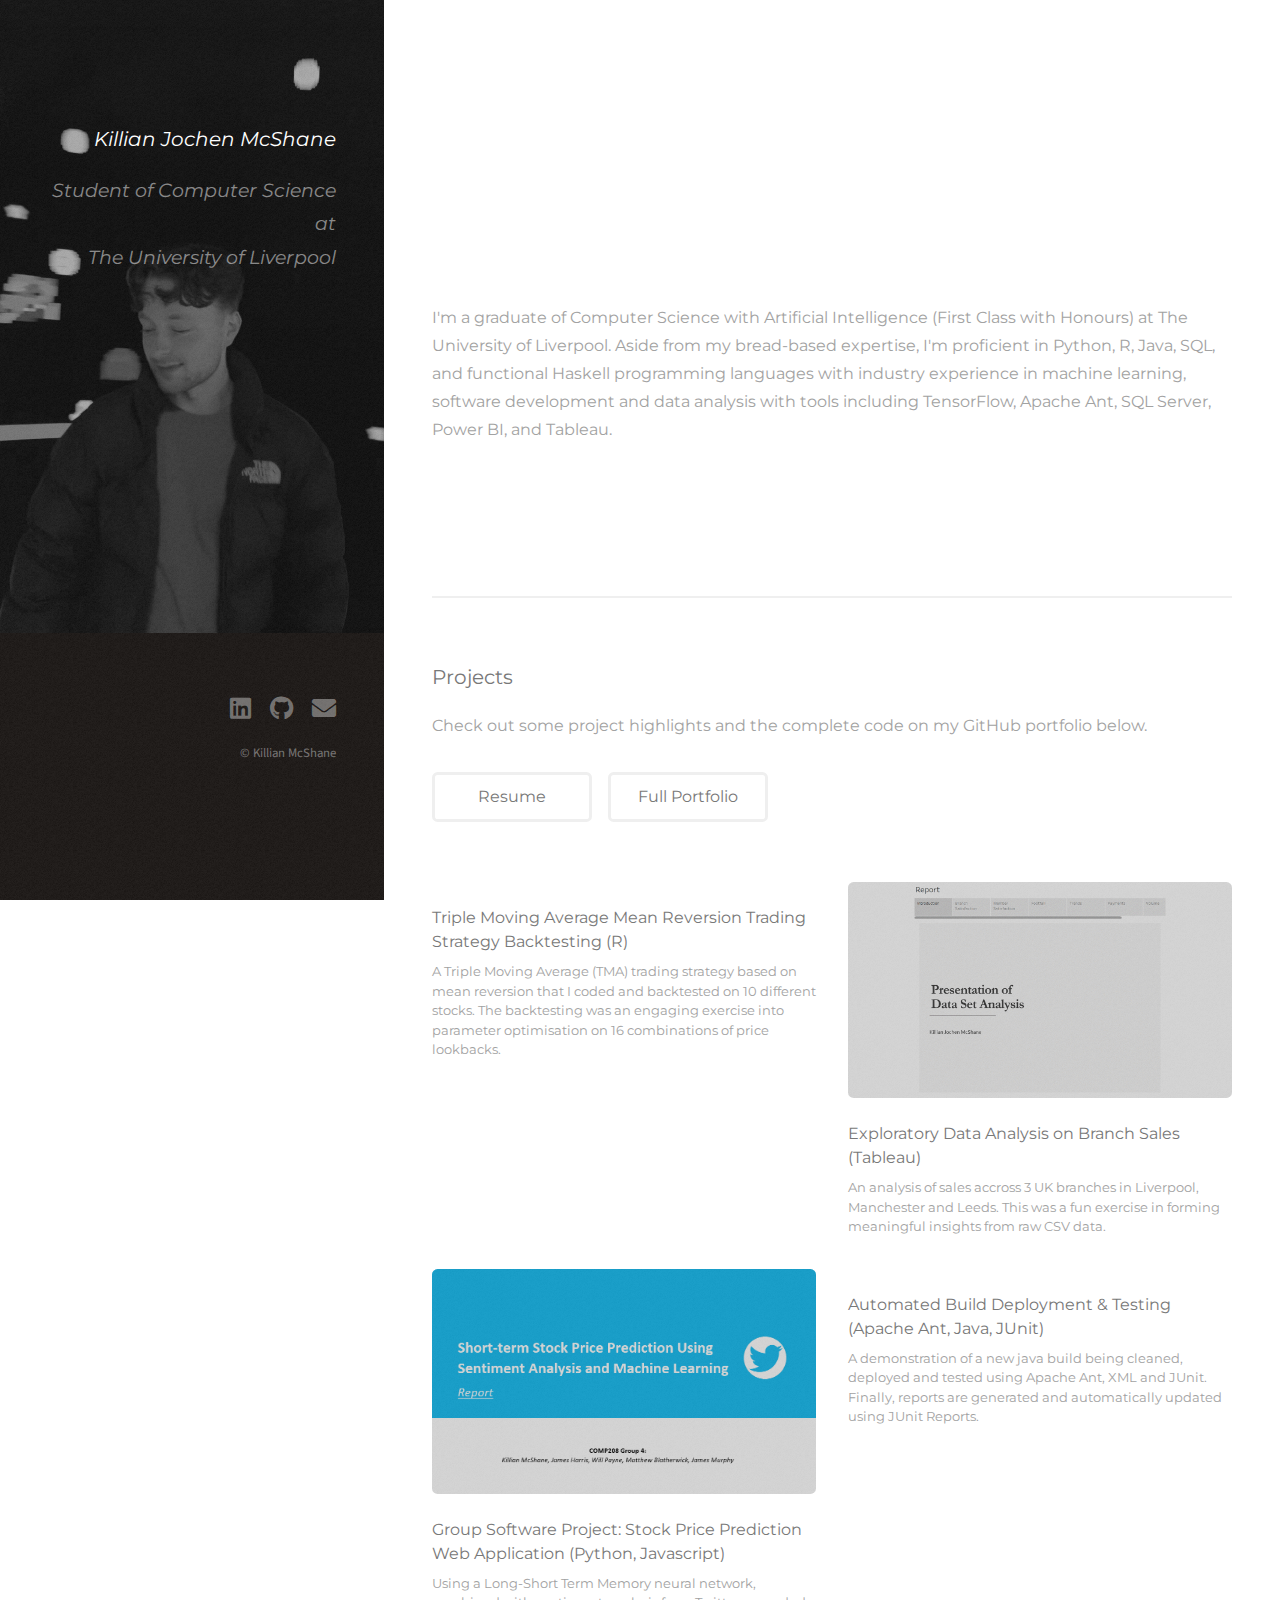
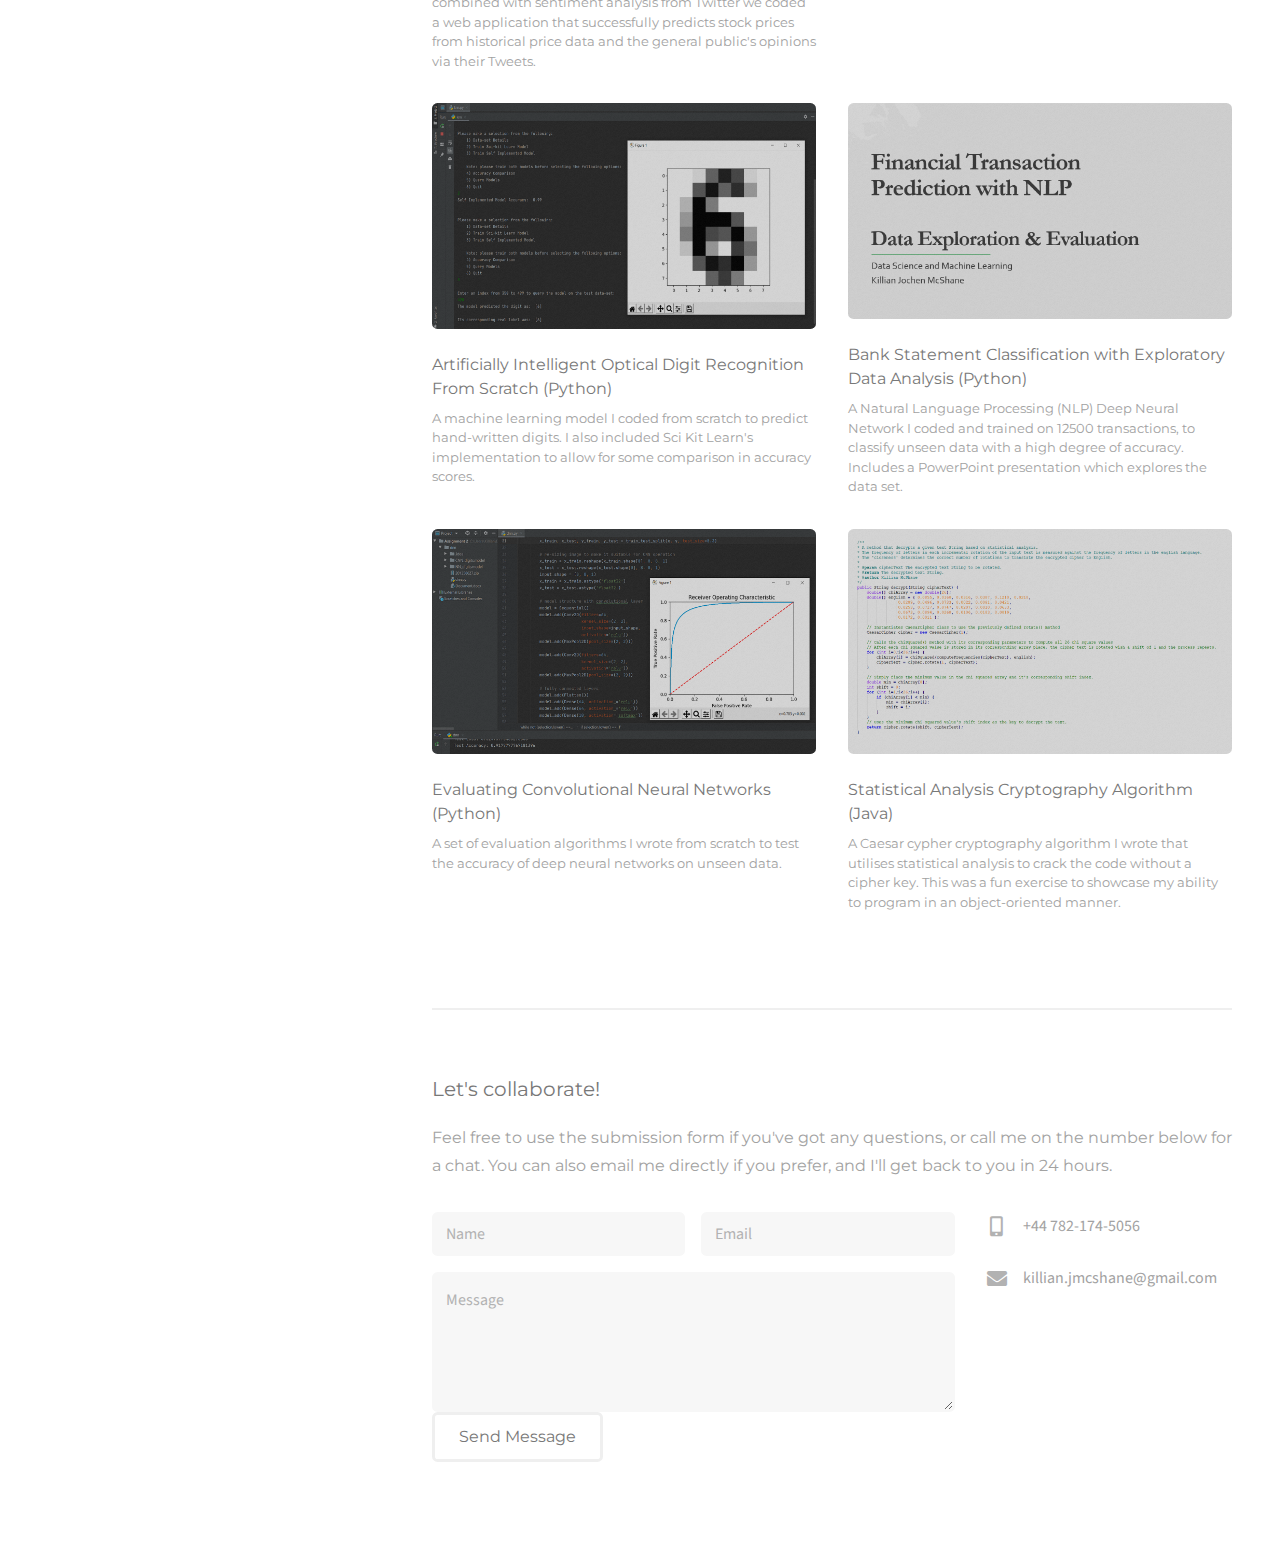
==== commit d048e46d: "Update index.html" ====
--- a/index.html
+++ b/index.html
@@ -47,9 +47,9 @@
 							</h6>
 						</header>
 						</div>
-						<p style="font-family:Montserrat;font-size:16px;"> I'm a third-year student of computer science at The University of Liverpool, specialising in artificial intelligence and data science. 
-							I'm proficient in R, Java, Python, mySQL and functional Haskell with experience using software development and data analysis tools such as Apache Ant and Tableau. Aside from my bread-based expertise, I'm also highly IT and Mathematically literate, 
-							with a strong background in customer-facing roles. <br /><br/>I'm pursuing career paths in data science, quantitative analysis and software development.</p>
+						<p style="font-family:Montserrat;font-size:16px;"> I'm a graduate of Computer Science with Artificial Intelligence (First Class with Honours) at The University of Liverpool. 
+							Aside from my bread-based expertise, I'm proficient in Python, R, Java, SQL, and functional Haskell programming languages with industry experience in machine learning, 
+							software development and data analysis with tools including TensorFlow, Apache Ant, SQL Server, Power BI, and Tableau.</p>
 						<br />
 						<br />
 					</section>
@@ -499,4 +499,4 @@
 			
 			
 	</body>
-</html>+</html>
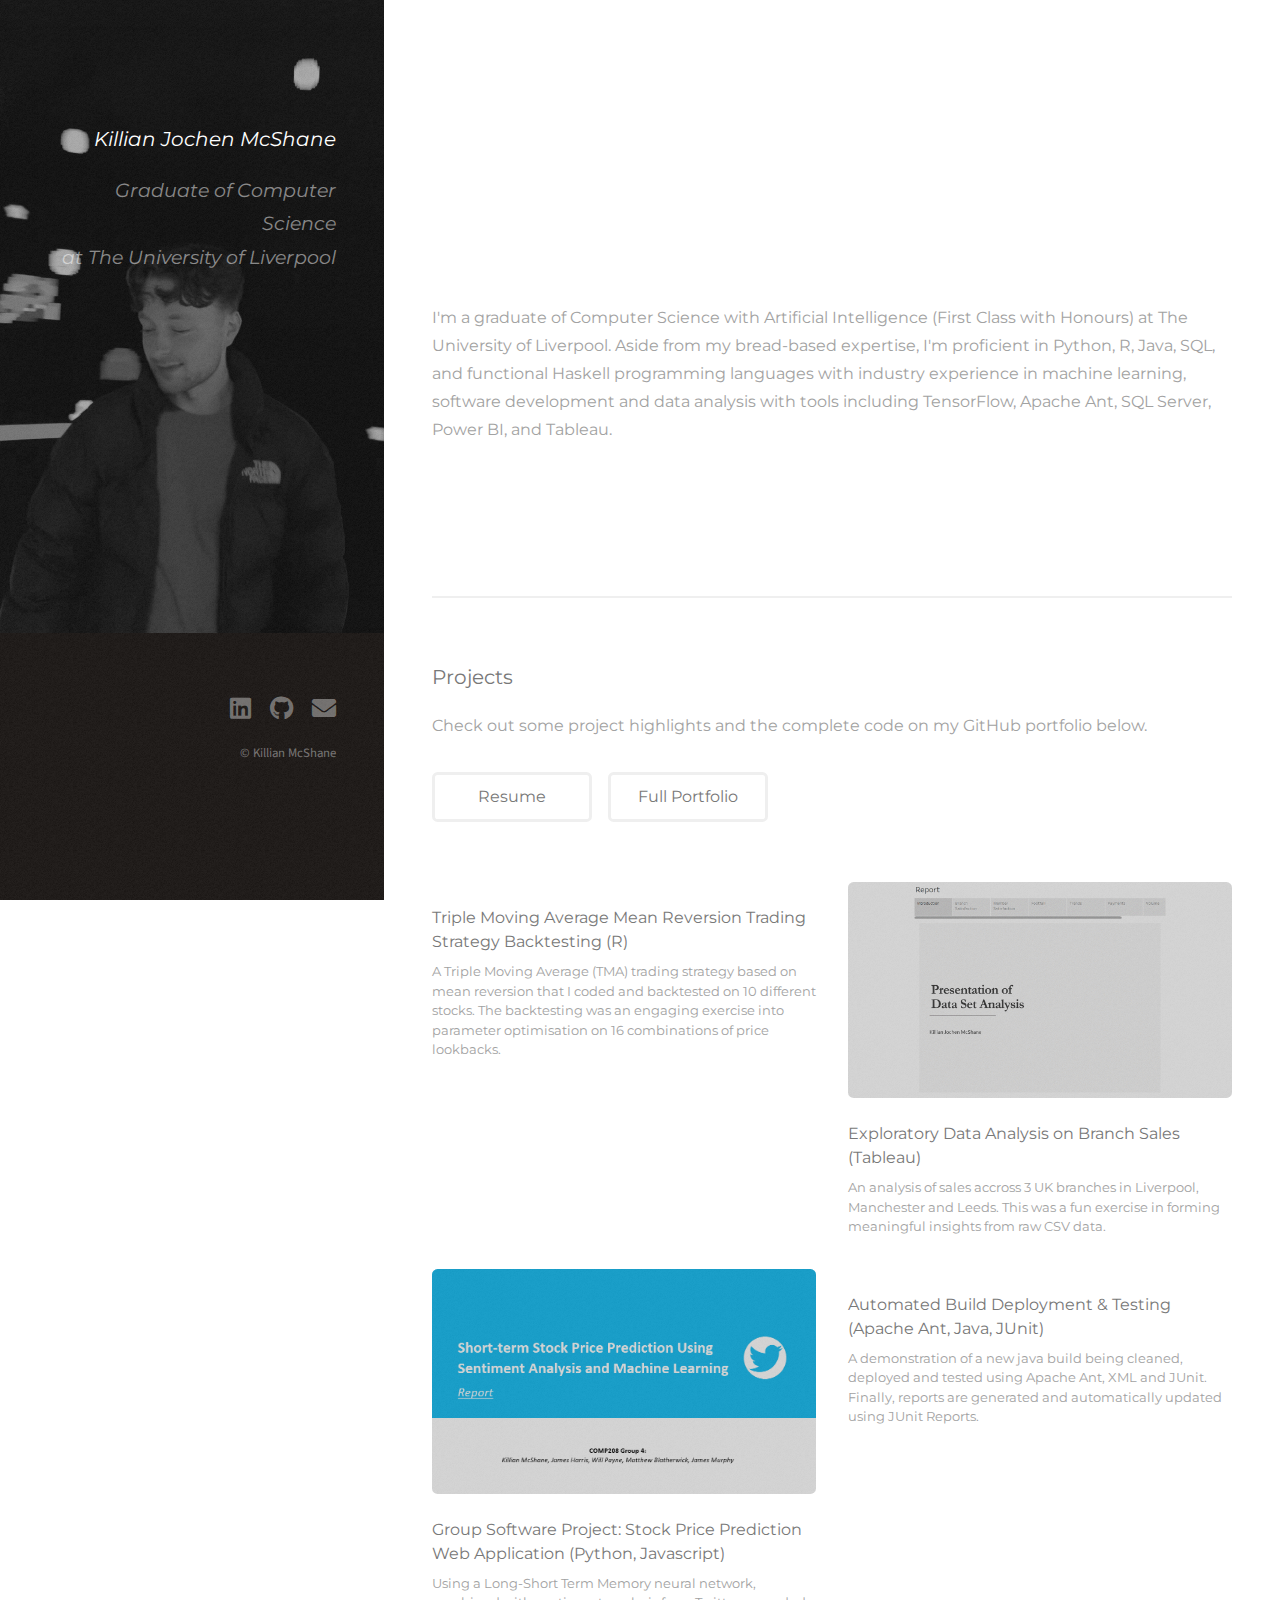
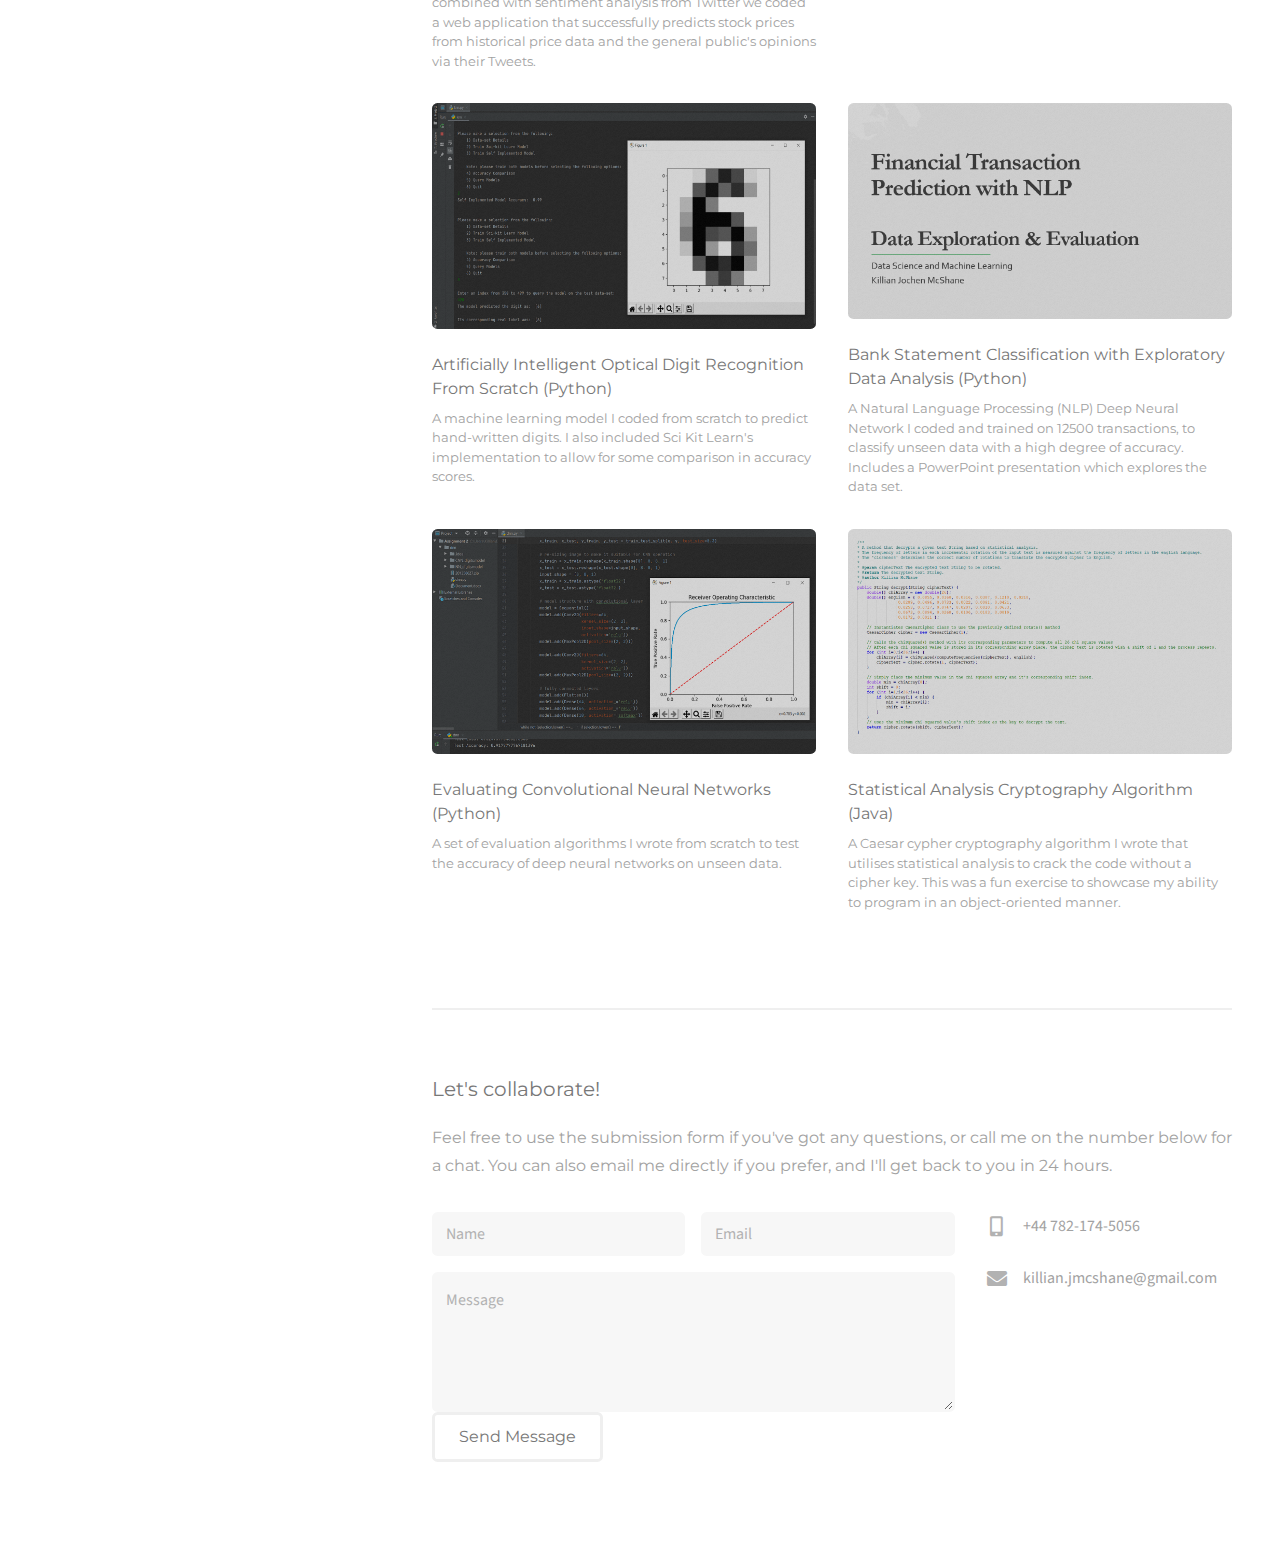
==== commit 42c2a3fa: "Update index.html" ====
--- a/index.html
+++ b/index.html
@@ -29,8 +29,8 @@
 					<br />
 					<!-- <a href="#" class="image avatar"><img src="images/avatar.jpeg" alt="" /></a>  -->
 					<h6 style="font-size:20px;"><strong>Killian Jochen McShane</strong></h6>
-						<h1 style="font-family:Montserrat;font-size:19px;font-style:italic;">Student of Computer Science at<br />
-					The University of Liverpool</h1>
+						<h1 style="font-family:Montserrat;font-size:19px;font-style:italic;">Graduate of Computer Science<br />
+					 at The University of Liverpool</h1>
 				</div>
 			</header>
 
